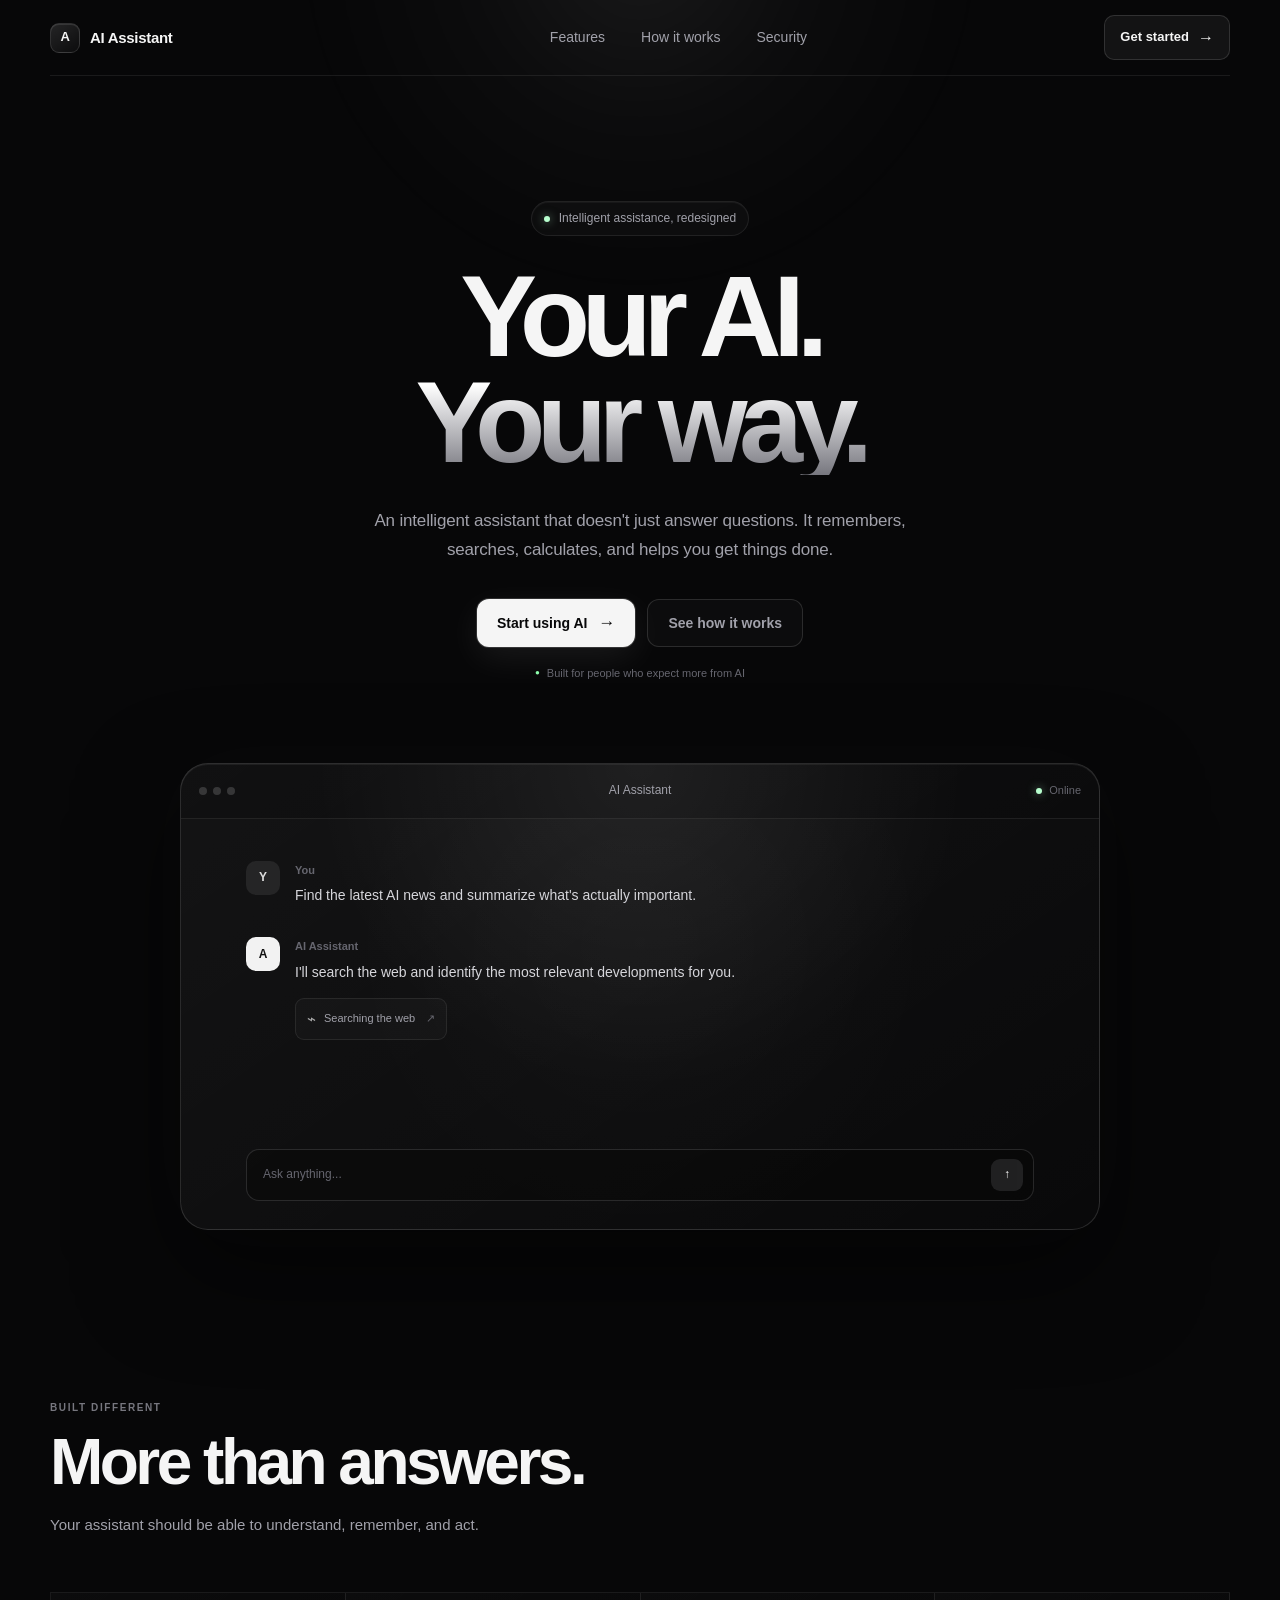
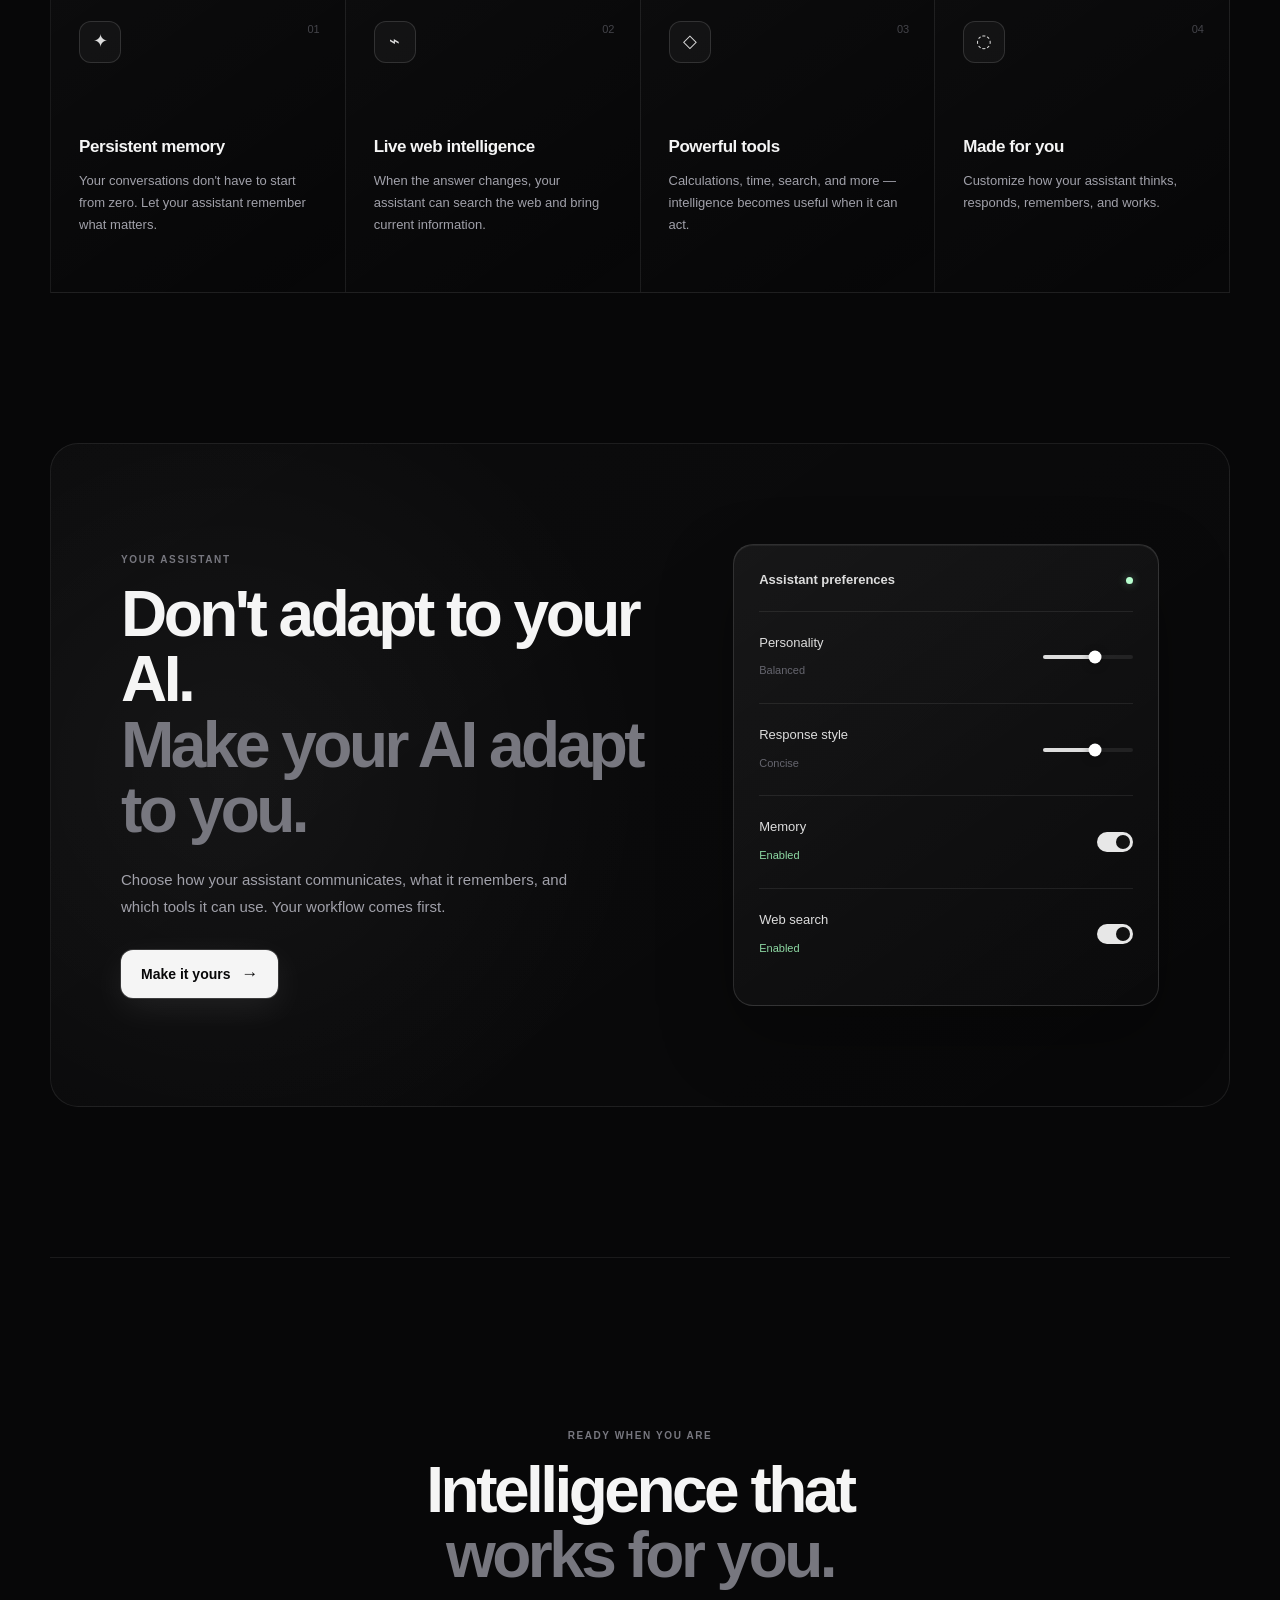
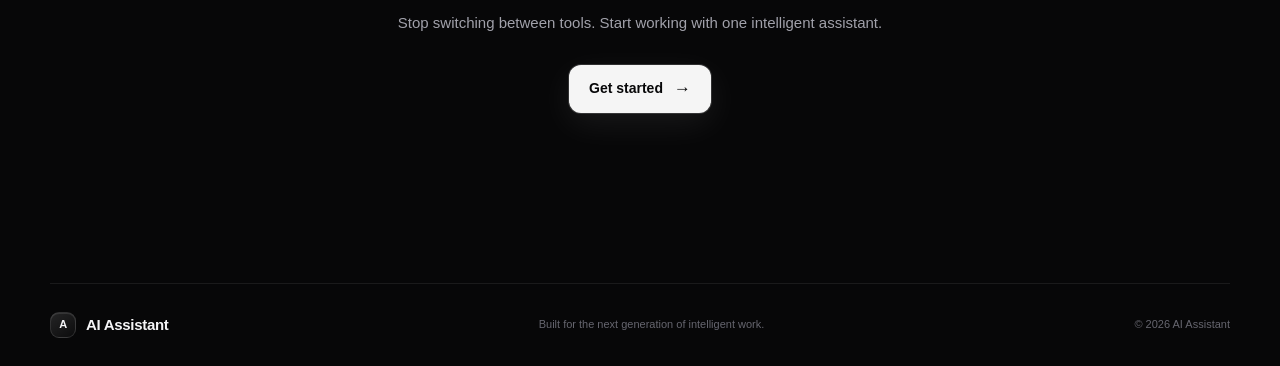
==== web/index.html @ 819e93ec "feat: Initializing the website" ====
<!DOCTYPE html>
<html lang="en">

<head>
    <meta charset="UTF-8">
    <meta name="viewport" content="width=device-width, initial-scale=1.0">

    <meta name="description" content="A powerful AI assistant that remembers, searches, calculates, and adapts to you.">

    <title>AI Assistant — Intelligence, Your Way</title>

    <link rel="stylesheet" href="css\style.css">
</head>

<body>

    <div class="background-glow"></div>

    <header class="navbar">
        <a href="#" class="logo">
            <span class="logo-mark">A</span>
            <span>AI Assistant</span>
        </a>

        <nav class="nav-links">
            <a href="#features">Features</a>
            <a href="#how-it-works">How it works</a>
            <a href="#security">Security</a>
        </nav>

        <a href="login.html" class="nav-button">
            Get started
            <span>→</span>
        </a>
    </header>


    <main>

        <!-- HERO -->

        <section class="hero">

            <div class="hero-badge">
                <span class="status-dot"></span>
                Intelligent assistance, redesigned
            </div>

            <h1>
                Your AI.
                <span>Your way.</span>
            </h1>

            <p class="hero-description">
                An intelligent assistant that doesn't just answer questions.
                It remembers, searches, calculates, and helps you get things done.
            </p>

            <div class="hero-actions">
                <a href="#get-started" class="primary-button">
                    Start using AI
                    <span>→</span>
                </a>

                <a href="#how-it-works" class="secondary-button">
                    See how it works
                </a>
            </div>

            <div class="hero-note">
                <span>●</span>
                Built for people who expect more from AI
            </div>


            <!-- PRODUCT PREVIEW -->

            <div class="assistant-preview">

                <div class="preview-topbar">
                    <div class="window-controls">
                        <span></span>
                        <span></span>
                        <span></span>
                    </div>

                    <div class="preview-title">
                        AI Assistant
                    </div>

                    <div class="preview-status">
                        <span class="status-dot"></span>
                        Online
                    </div>
                </div>


                <div class="preview-body">

                    <div class="message user-message">
                        <div class="message-avatar user-avatar">
                            Y
                        </div>

                        <div class="message-content">
                            <span class="message-label">You</span>
                            <p>
                                Find the latest AI news and summarize
                                what's actually important.
                            </p>
                        </div>
                    </div>


                    <div class="message assistant-message">

                        <div class="message-avatar assistant-avatar">
                            A
                        </div>

                        <div class="message-content">
                            <span class="message-label">AI Assistant</span>

                            <p>
                                I'll search the web and identify the
                                most relevant developments for you.
                            </p>

                            <div class="tool-status">
                                <span class="tool-icon">⌁</span>
                                Searching the web
                                <span class="tool-arrow">↗</span>
                            </div>
                        </div>

                    </div>


                    <div class="preview-input">

                        <span>
                            Ask anything...
                        </span>

                        <button aria-label="Send message">
                            ↑
                        </button>

                    </div>

                </div>

            </div>

        </section>


        <!-- FEATURES -->

        <section class="features" id="features">

            <div class="section-heading">

                <span class="section-eyebrow">
                    BUILT DIFFERENT
                </span>

                <h2>
                    More than answers.
                </h2>

                <p>
                    Your assistant should be able to understand,
                    remember, and act.
                </p>

            </div>


            <div class="feature-grid">

                <article class="feature-card">
                    <div class="feature-icon">✦</div>

                    <h3>Persistent memory</h3>

                    <p>
                        Your conversations don't have to start from zero.
                        Let your assistant remember what matters.
                    </p>

                    <span class="card-number">01</span>
                </article>


                <article class="feature-card">
                    <div class="feature-icon">⌁</div>

                    <h3>Live web intelligence</h3>

                    <p>
                        When the answer changes, your assistant can
                        search the web and bring current information.
                    </p>

                    <span class="card-number">02</span>
                </article>


                <article class="feature-card">
                    <div class="feature-icon">◇</div>

                    <h3>Powerful tools</h3>

                    <p>
                        Calculations, time, search, and more —
                        intelligence becomes useful when it can act.
                    </p>

                    <span class="card-number">03</span>
                </article>


                <article class="feature-card">
                    <div class="feature-icon">◌</div>

                    <h3>Made for you</h3>

                    <p>
                        Customize how your assistant thinks, responds,
                        remembers, and works.
                    </p>

                    <span class="card-number">04</span>
                </article>

            </div>

        </section>


        <!-- CUSTOMIZATION -->

        <section class="customization">

            <div class="customization-content">

                <span class="section-eyebrow">
                    YOUR ASSISTANT
                </span>

                <h2>
                    Don't adapt to your AI.
                    <span>Make your AI adapt to you.</span>
                </h2>

                <p>
                    Choose how your assistant communicates, what it remembers,
                    and which tools it can use. Your workflow comes first.
                </p>

                <a href="#get-started" class="primary-button">
                    Make it yours
                    <span>→</span>
                </a>

            </div>


            <div class="settings-preview">

                <div class="settings-header">
                    <span>Assistant preferences</span>
                    <span class="settings-dot"></span>
                </div>

                <div class="setting">
                    <div class="setting-info">
                        <strong>Personality</strong>
                        <span>Balanced</span>
                    </div>

                    <div class="slider">
                        <span></span>
                    </div>
                </div>

                <div class="setting">
                    <div class="setting-info">
                        <strong>Response style</strong>
                        <span>Concise</span>
                    </div>

                    <div class="slider">
                        <span></span>
                    </div>
                </div>

                <div class="setting">
                    <div class="setting-info">
                        <strong>Memory</strong>
                        <span class="enabled">Enabled</span>
                    </div>

                    <div class="toggle active">
                        <span></span>
                    </div>
                </div>

                <div class="setting">
                    <div class="setting-info">
                        <strong>Web search</strong>
                        <span class="enabled">Enabled</span>
                    </div>

                    <div class="toggle active">
                        <span></span>
                    </div>
                </div>

            </div>

        </section>


        <!-- CTA -->

        <section class="cta" id="get-started">

            <span class="section-eyebrow">
                READY WHEN YOU ARE
            </span>

            <h2>
                Intelligence that
                <span>works for you.</span>
            </h2>

            <p>
                Stop switching between tools.
                Start working with one intelligent assistant.
            </p>

            <a href="login.html" class="primary-button">
                Get started
                <span>→</span>
            </a>

        </section>

    </main>


    <footer>
        <div class="logo">
            <span class="logo-mark">A</span>
            <span>AI Assistant</span>
        </div>

        <p>
            Built for the next generation of intelligent work.
        </p>

        <span>
            © 2026 AI Assistant
        </span>
    </footer>


    <script src="script.js"></script>

</body>

</html>
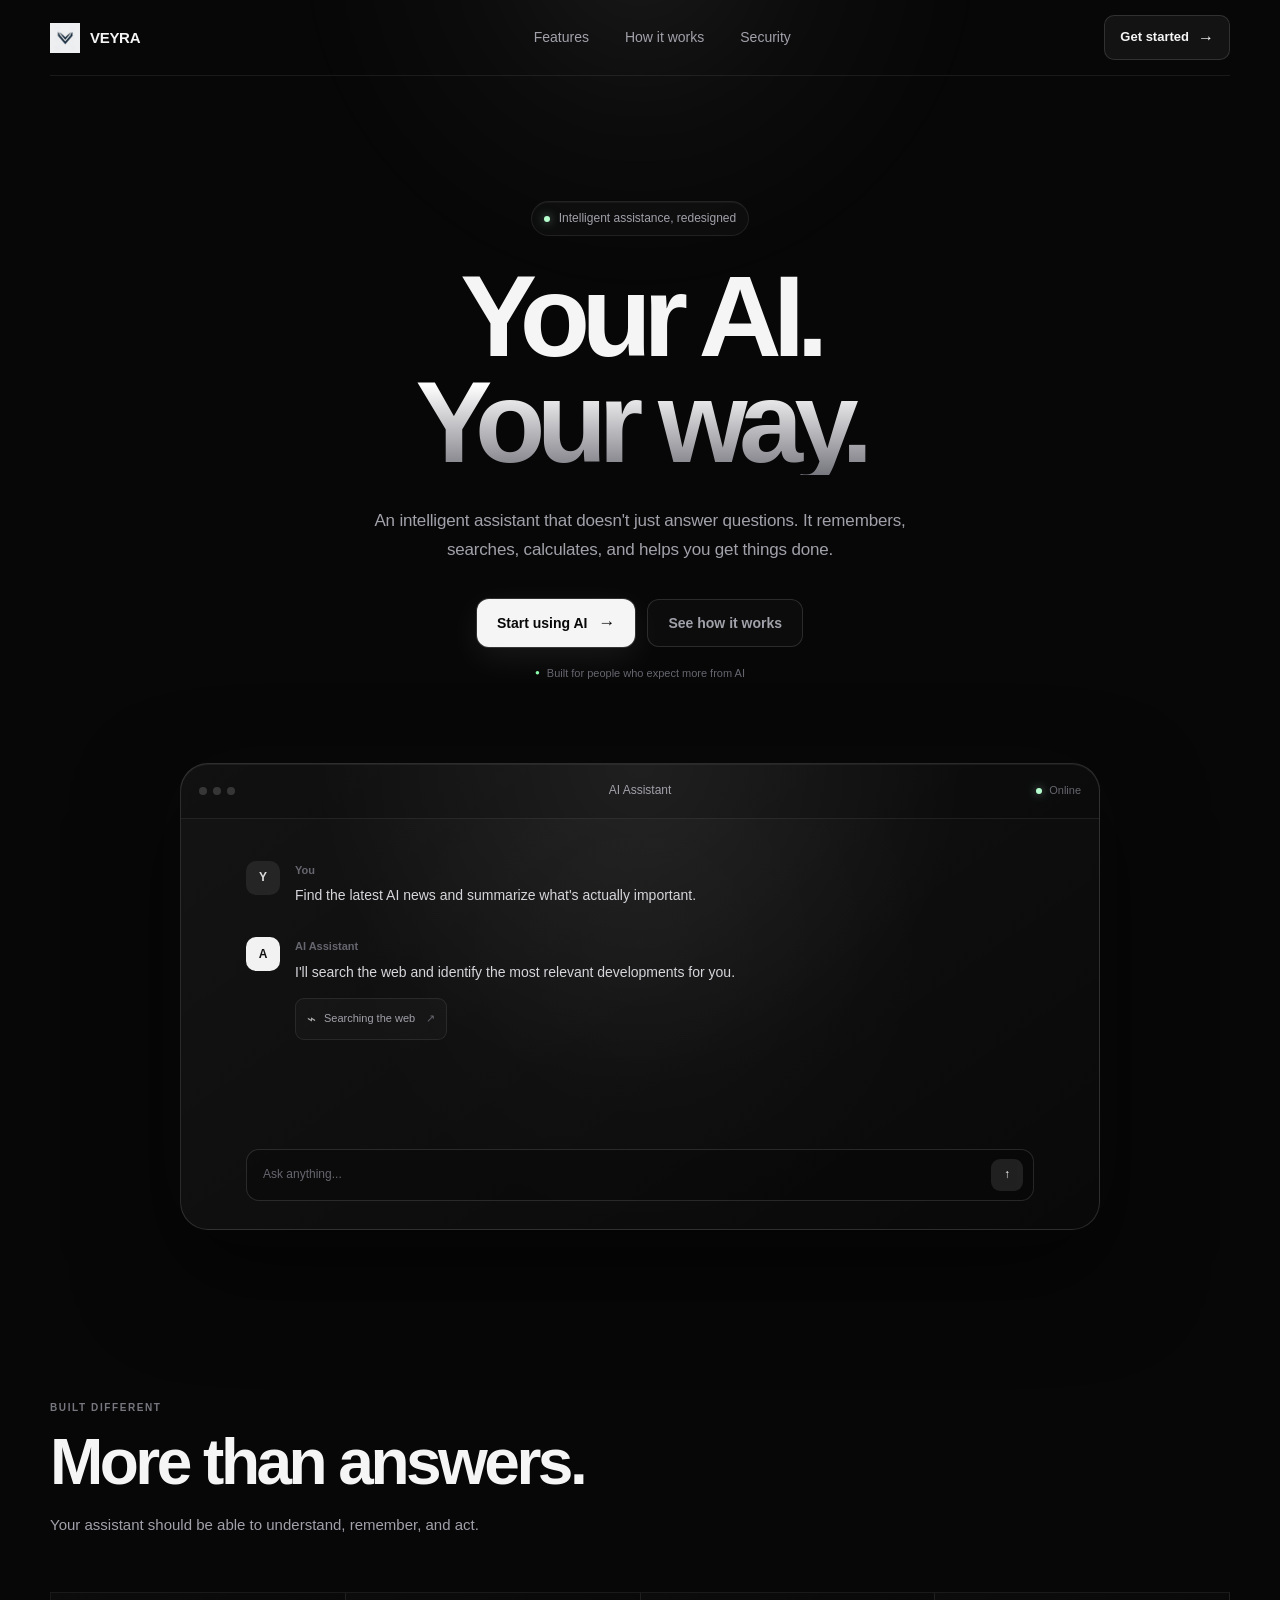
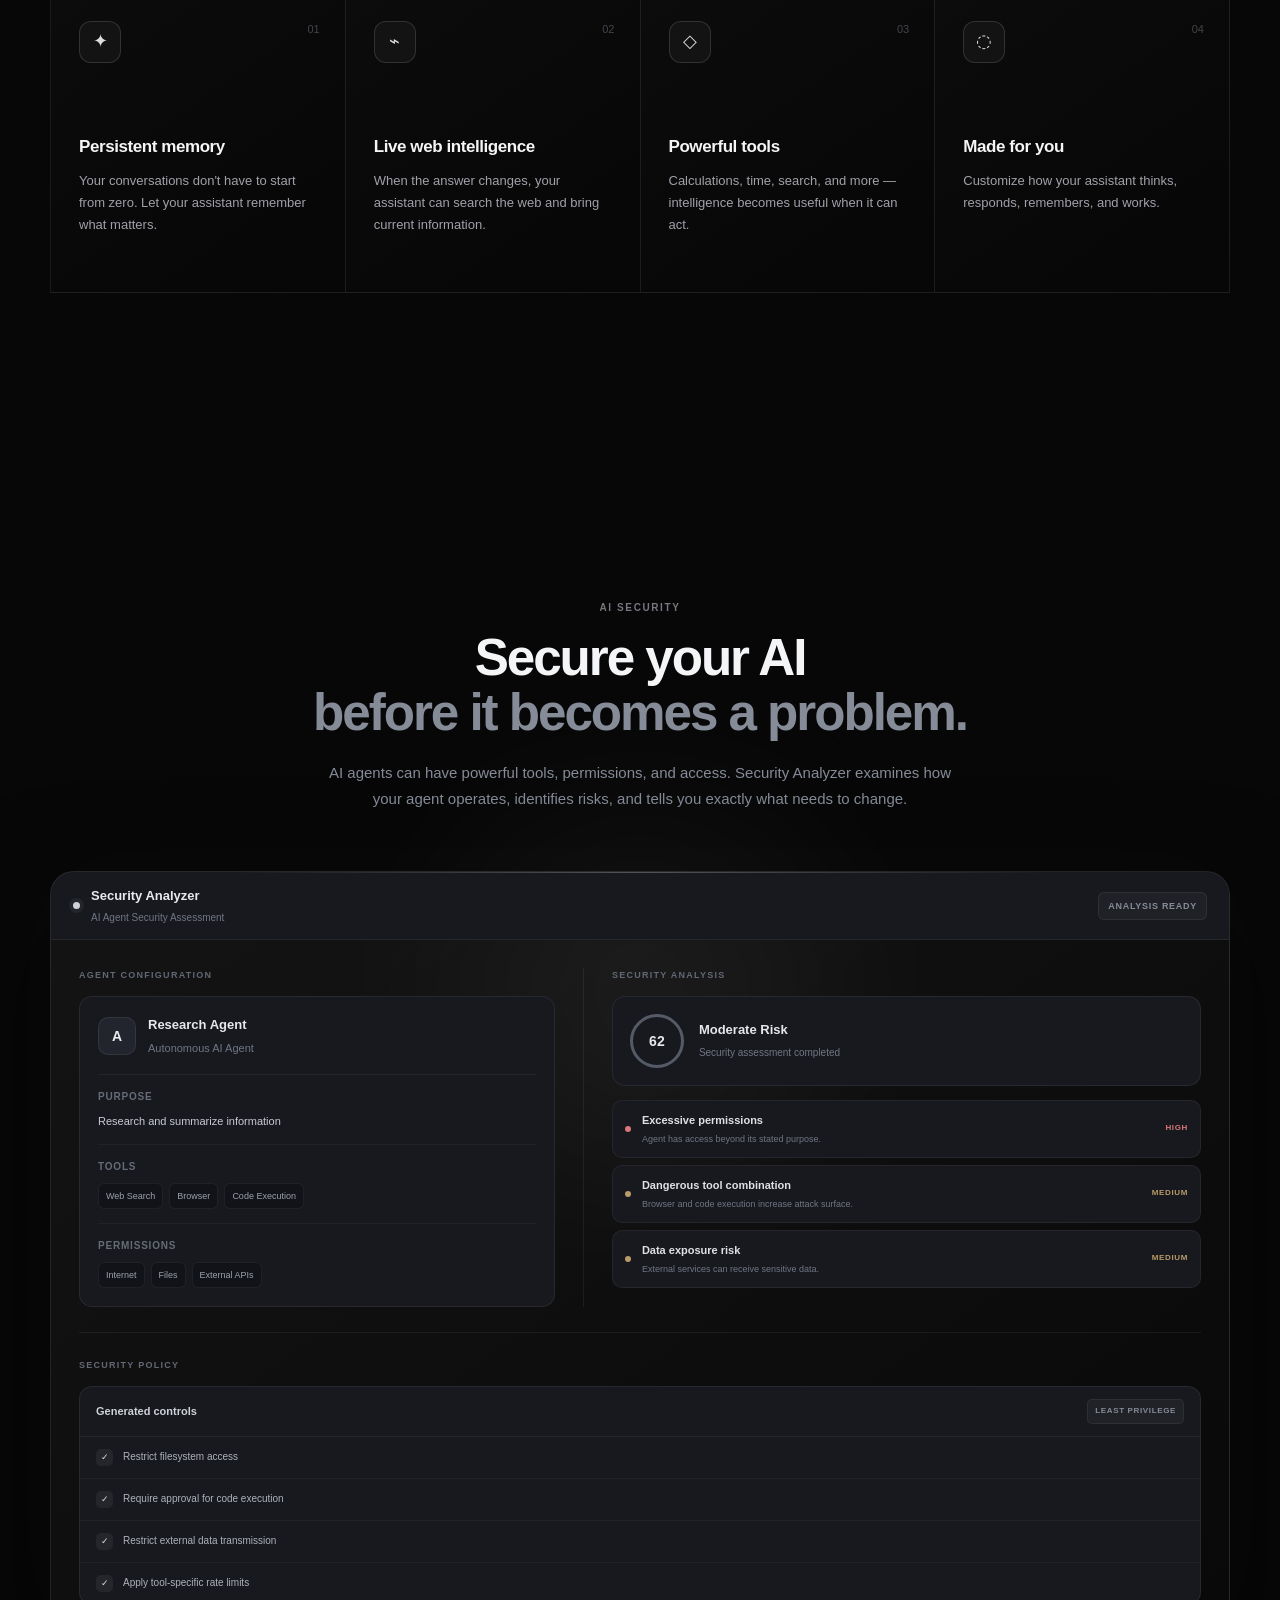
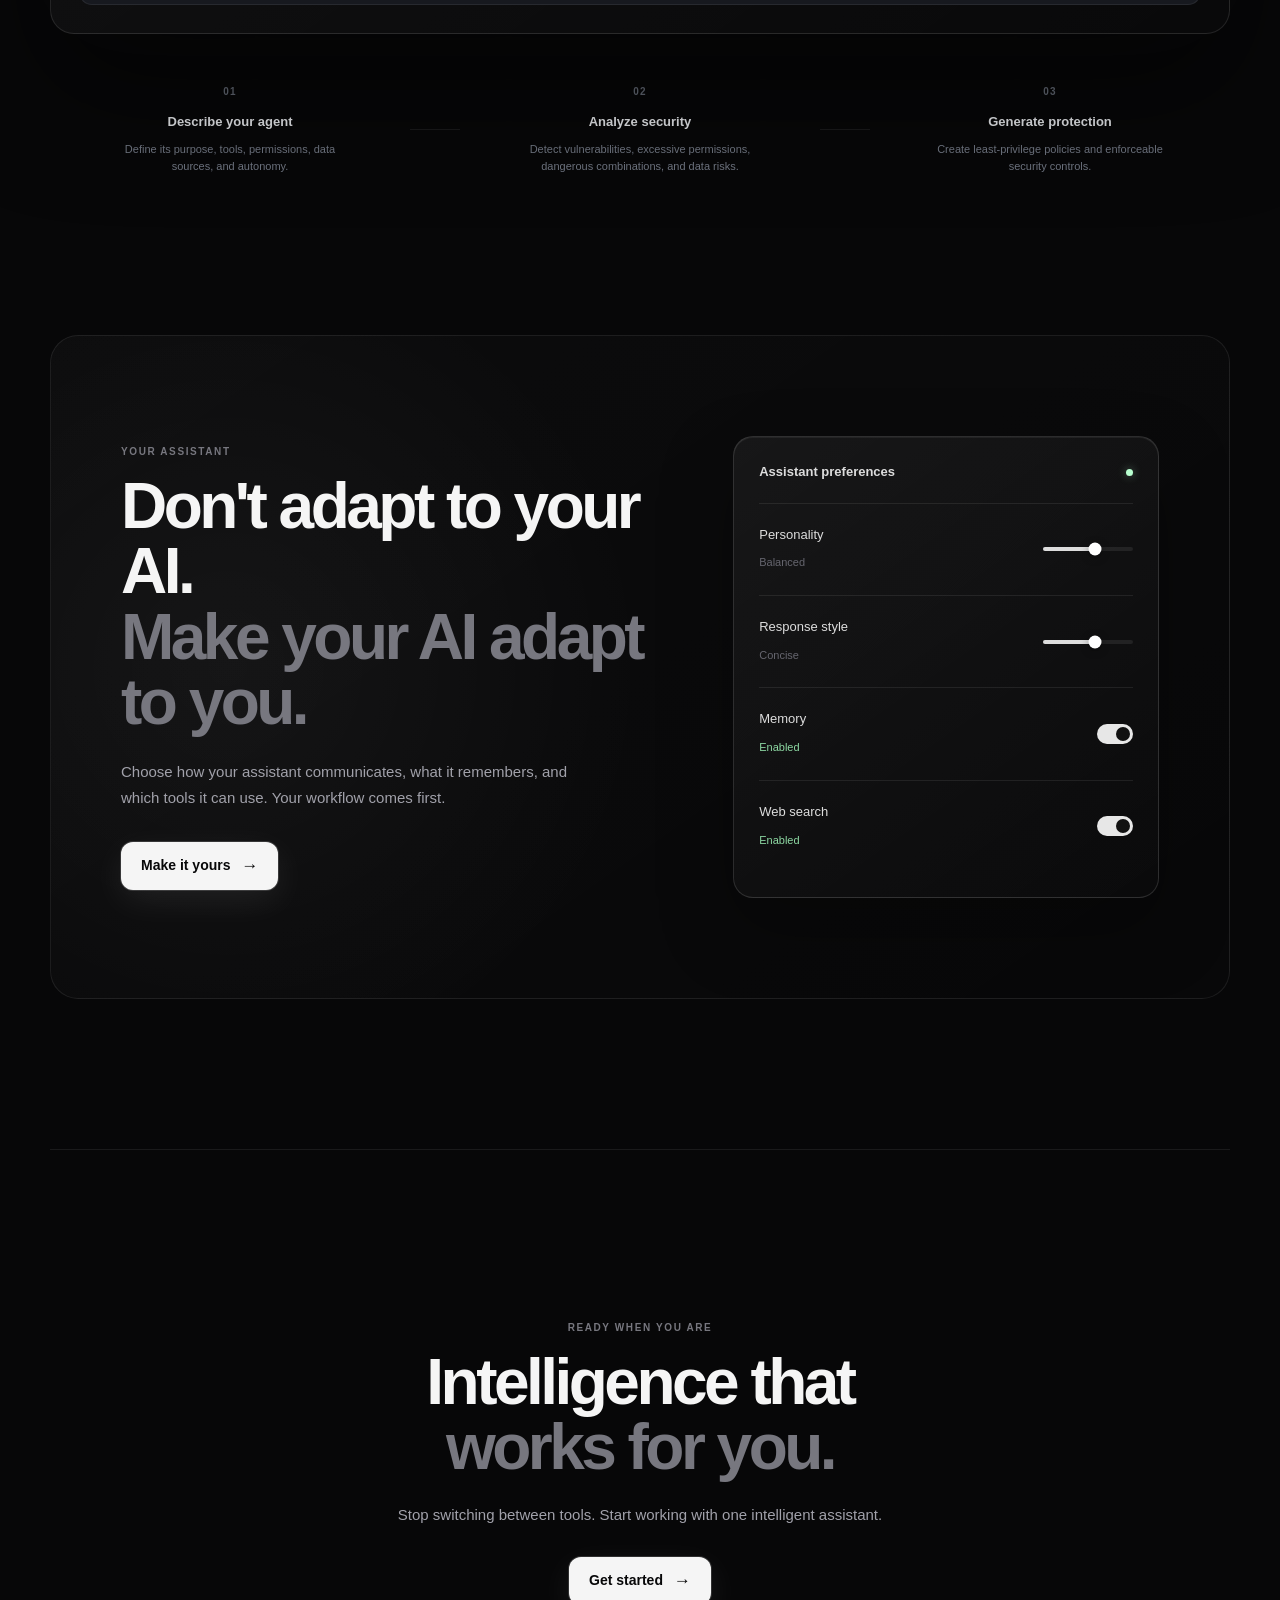
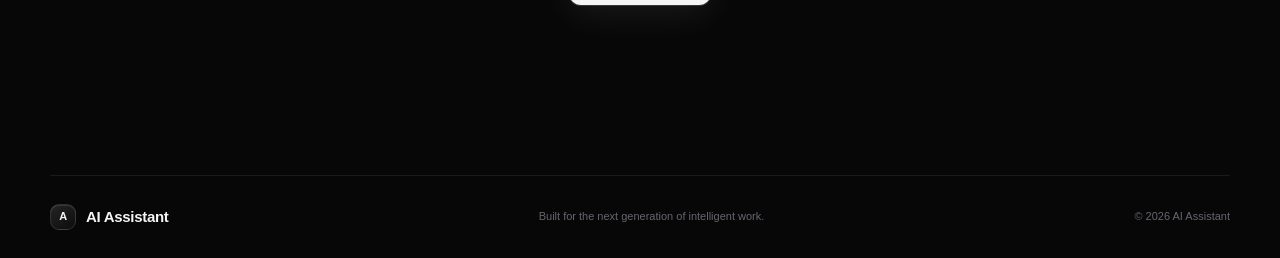
==== commit cbe1f026: "feat : adding account, settings, how-it-works. design : logo&name" ====
--- a/web/index.html
+++ b/web/index.html
@@ -18,13 +18,13 @@
 
     <header class="navbar">
         <a href="#" class="logo">
-            <span class="logo-mark">A</span>
-            <span>AI Assistant</span>
+            <img src="assets/logo.png" alt="Veyra" class="logo-image">
+            <span>VEYRA</span>
         </a>
 
         <nav class="nav-links">
             <a href="#features">Features</a>
-            <a href="#how-it-works">How it works</a>
+            <a href="how-it-works.html">How it works</a>
             <a href="#security">Security</a>
         </nav>
 
@@ -62,7 +62,7 @@
                     <span>→</span>
                 </a>
 
-                <a href="#how-it-works" class="secondary-button">
+                <a href="how-it-works.html" class="secondary-button">
                     See how it works
                 </a>
             </div>
@@ -237,7 +237,369 @@
             </div>
 
         </section>
-
+        
+        <!-- SECURITY ANALYZER -->
+        
+        <section class="security-analyzer" id="security">
+        
+            <div class="security-analyzer-heading">
+        
+                <span class="section-eyebrow">
+                    AI SECURITY
+                </span>
+        
+                <h2>
+                    Secure your AI
+                    <span>before it becomes a problem.</span>
+                </h2>
+        
+                <p>
+                    AI agents can have powerful tools, permissions, and access.
+                    Security Analyzer examines how your agent operates,
+                    identifies risks, and tells you exactly what needs to change.
+                </p>
+        
+            </div>
+        
+        
+            <div class="security-workstation">
+        
+                <!-- WORKSTATION HEADER -->
+        
+                <div class="security-workstation-header">
+        
+                    <div class="security-workstation-title">
+                        <span class="security-status-dot"></span>
+        
+                        <div>
+                            <strong>Security Analyzer</strong>
+                            <span>AI Agent Security Assessment</span>
+                        </div>
+                    </div>
+        
+                    <div class="security-status">
+                        ANALYSIS READY
+                    </div>
+        
+                </div>
+        
+        
+                <!-- WORKSTATION BODY -->
+        
+                <div class="security-workstation-body">
+        
+        
+                    <!-- AGENT INPUT -->
+        
+                    <div class="security-agent">
+        
+                        <div class="security-panel-label">
+                            AGENT CONFIGURATION
+                        </div>
+        
+                        <div class="agent-card">
+        
+                            <div class="agent-card-header">
+        
+                                <div class="agent-icon">
+                                    A
+                                </div>
+        
+                                <div>
+                                    <strong>Research Agent</strong>
+                                    <span>Autonomous AI Agent</span>
+                                </div>
+        
+                            </div>
+        
+        
+                            <div class="agent-property">
+        
+                                <span>Purpose</span>
+        
+                                <strong>
+                                    Research and summarize information
+                                </strong>
+        
+                            </div>
+        
+        
+                            <div class="agent-property">
+        
+                                <span>Tools</span>
+        
+                                <div class="agent-tags">
+        
+                                    <span>Web Search</span>
+                                    <span>Browser</span>
+                                    <span>Code Execution</span>
+        
+                                </div>
+        
+                            </div>
+        
+        
+                            <div class="agent-property">
+        
+                                <span>Permissions</span>
+        
+                                <div class="agent-tags">
+        
+                                    <span>Internet</span>
+                                    <span>Files</span>
+                                    <span>External APIs</span>
+        
+                                </div>
+        
+                            </div>
+        
+                        </div>
+        
+                    </div>
+        
+        
+                    <!-- ANALYSIS -->
+        
+                    <div class="security-analysis">
+        
+                        <div class="security-panel-label">
+                            SECURITY ANALYSIS
+                        </div>
+        
+        
+                        <div class="security-score">
+        
+                            <div class="score-ring">
+                                <span>62</span>
+                            </div>
+        
+                            <div>
+                                <strong>Moderate Risk</strong>
+        
+                                <span>
+                                    Security assessment completed
+                                </span>
+                            </div>
+        
+                        </div>
+        
+        
+                        <div class="security-findings">
+        
+                            <div class="security-finding high">
+        
+                                <div class="finding-indicator"></div>
+        
+                                <div class="finding-content">
+        
+                                    <strong>
+                                        Excessive permissions
+                                    </strong>
+        
+                                    <span>
+                                        Agent has access beyond its stated purpose.
+                                    </span>
+        
+                                </div>
+        
+                                <span class="finding-severity">
+                                    HIGH
+                                </span>
+        
+                            </div>
+        
+        
+                            <div class="security-finding medium">
+        
+                                <div class="finding-indicator"></div>
+        
+                                <div class="finding-content">
+        
+                                    <strong>
+                                        Dangerous tool combination
+                                    </strong>
+        
+                                    <span>
+                                        Browser and code execution increase attack surface.
+                                    </span>
+        
+                                </div>
+        
+                                <span class="finding-severity">
+                                    MEDIUM
+                                </span>
+        
+                            </div>
+        
+        
+                            <div class="security-finding medium">
+        
+                                <div class="finding-indicator"></div>
+        
+                                <div class="finding-content">
+        
+                                    <strong>
+                                        Data exposure risk
+                                    </strong>
+        
+                                    <span>
+                                        External services can receive sensitive data.
+                                    </span>
+        
+                                </div>
+        
+                                <span class="finding-severity">
+                                    MEDIUM
+                                </span>
+        
+                            </div>
+        
+                        </div>
+        
+                    </div>
+        
+        
+                    <!-- SECURITY OUTPUT -->
+        
+                    <div class="security-output">
+        
+                        <div class="security-panel-label">
+                            SECURITY POLICY
+                        </div>
+        
+        
+                        <div class="policy-card">
+        
+                            <div class="policy-header">
+        
+                                <span>Generated controls</span>
+        
+                                <span class="policy-badge">
+                                    LEAST PRIVILEGE
+                                </span>
+        
+                            </div>
+        
+        
+                            <div class="policy-rule">
+        
+                                <span class="policy-check">✓</span>
+        
+                                <span>
+                                    Restrict filesystem access
+                                </span>
+        
+                            </div>
+        
+        
+                            <div class="policy-rule">
+        
+                                <span class="policy-check">✓</span>
+        
+                                <span>
+                                    Require approval for code execution
+                                </span>
+        
+                            </div>
+        
+        
+                            <div class="policy-rule">
+        
+                                <span class="policy-check">✓</span>
+        
+                                <span>
+                                    Restrict external data transmission
+                                </span>
+        
+                            </div>
+        
+        
+                            <div class="policy-rule">
+        
+                                <span class="policy-check">✓</span>
+        
+                                <span>
+                                    Apply tool-specific rate limits
+                                </span>
+        
+                            </div>
+        
+                        </div>
+        
+                    </div>
+        
+                </div>
+        
+            </div>
+        
+        
+            <!-- WORKFLOW -->
+        
+            <div class="security-workflow">
+        
+                <div class="workflow-step">
+        
+                    <span class="workflow-number">
+                        01
+                    </span>
+        
+                    <strong>
+                        Describe your agent
+                    </strong>
+        
+                    <p>
+                        Define its purpose, tools, permissions,
+                        data sources, and autonomy.
+                    </p>
+        
+                </div>
+        
+        
+                <div class="workflow-line"></div>
+        
+        
+                <div class="workflow-step">
+        
+                    <span class="workflow-number">
+                        02
+                    </span>
+        
+                    <strong>
+                        Analyze security
+                    </strong>
+        
+                    <p>
+                        Detect vulnerabilities, excessive permissions,
+                        dangerous combinations, and data risks.
+                    </p>
+        
+                </div>
+        
+        
+                <div class="workflow-line"></div>
+        
+        
+                <div class="workflow-step">
+        
+                    <span class="workflow-number">
+                        03
+                    </span>
+        
+                    <strong>
+                        Generate protection
+                    </strong>
+        
+                    <p>
+                        Create least-privilege policies and
+                        enforceable security controls.
+                    </p>
+        
+                </div>
+        
+            </div>
+        
+        
+        </section>
 
         <!-- CUSTOMIZATION -->
 
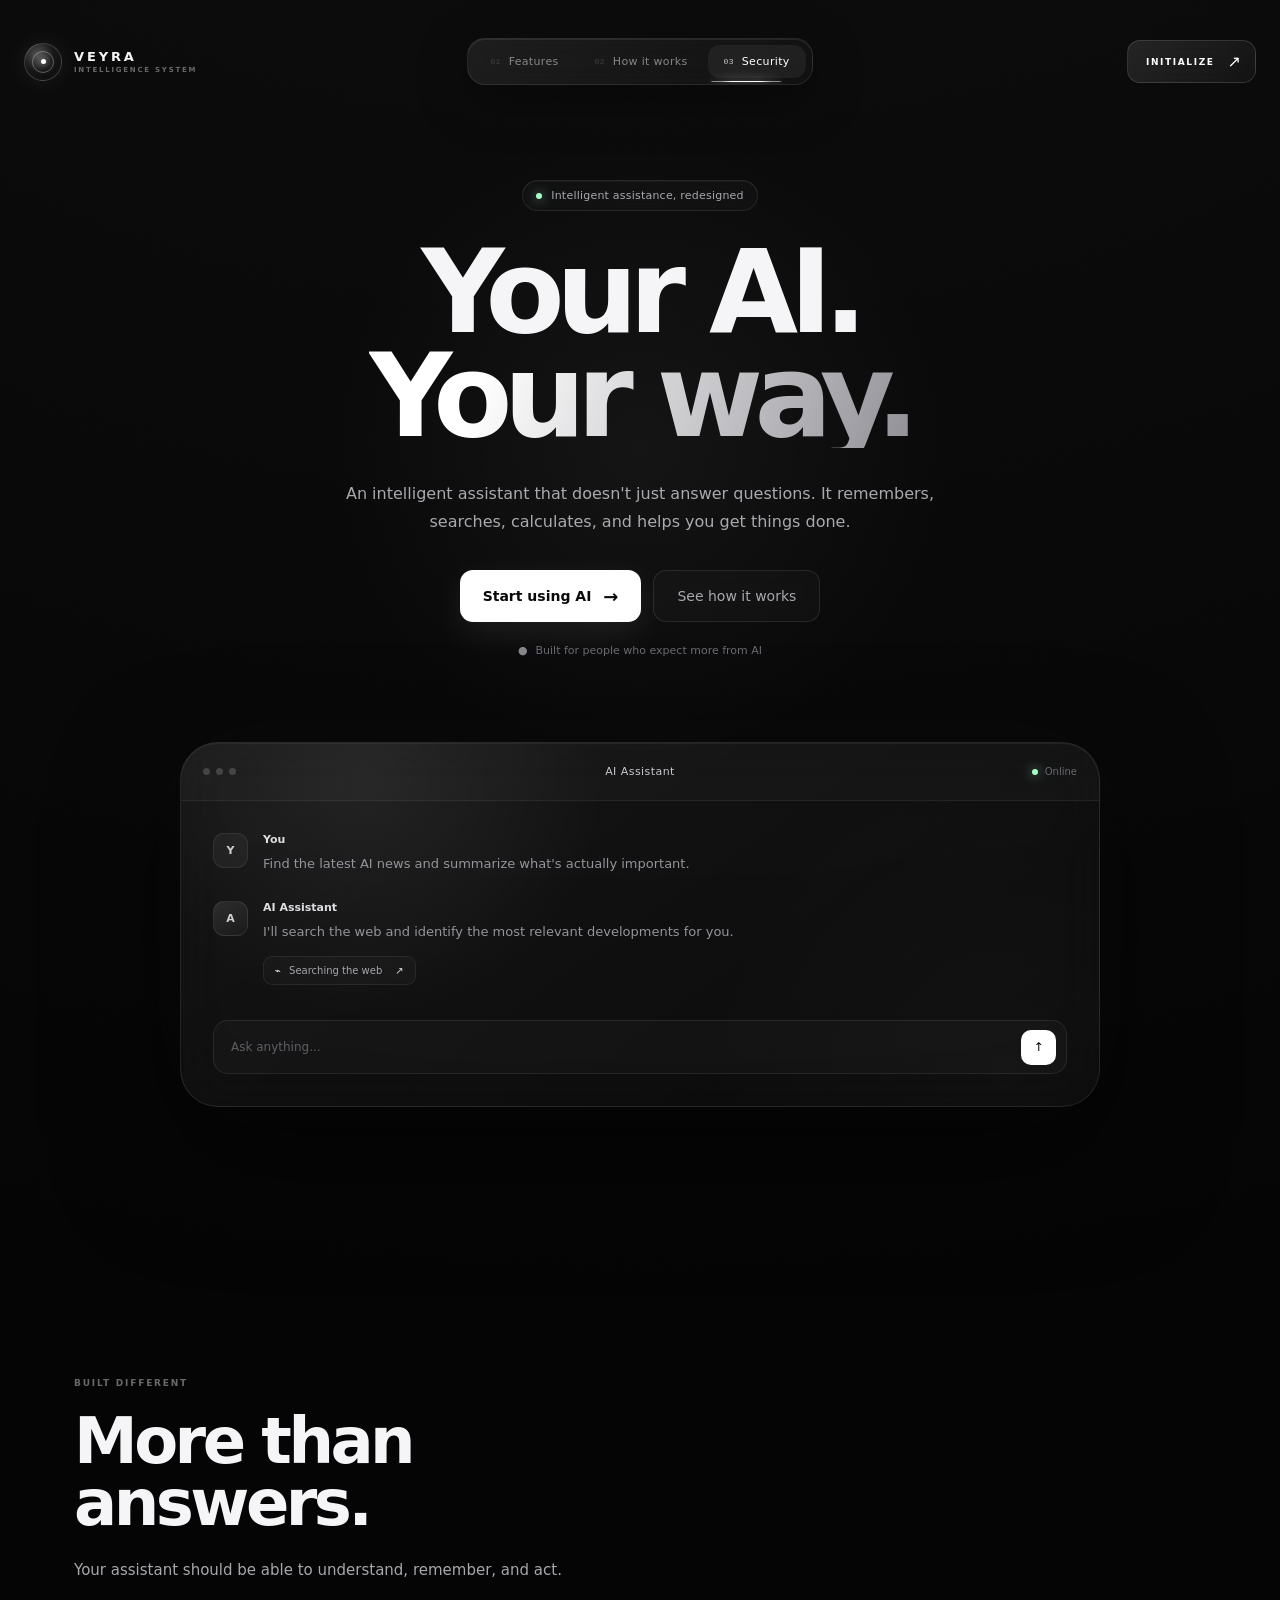
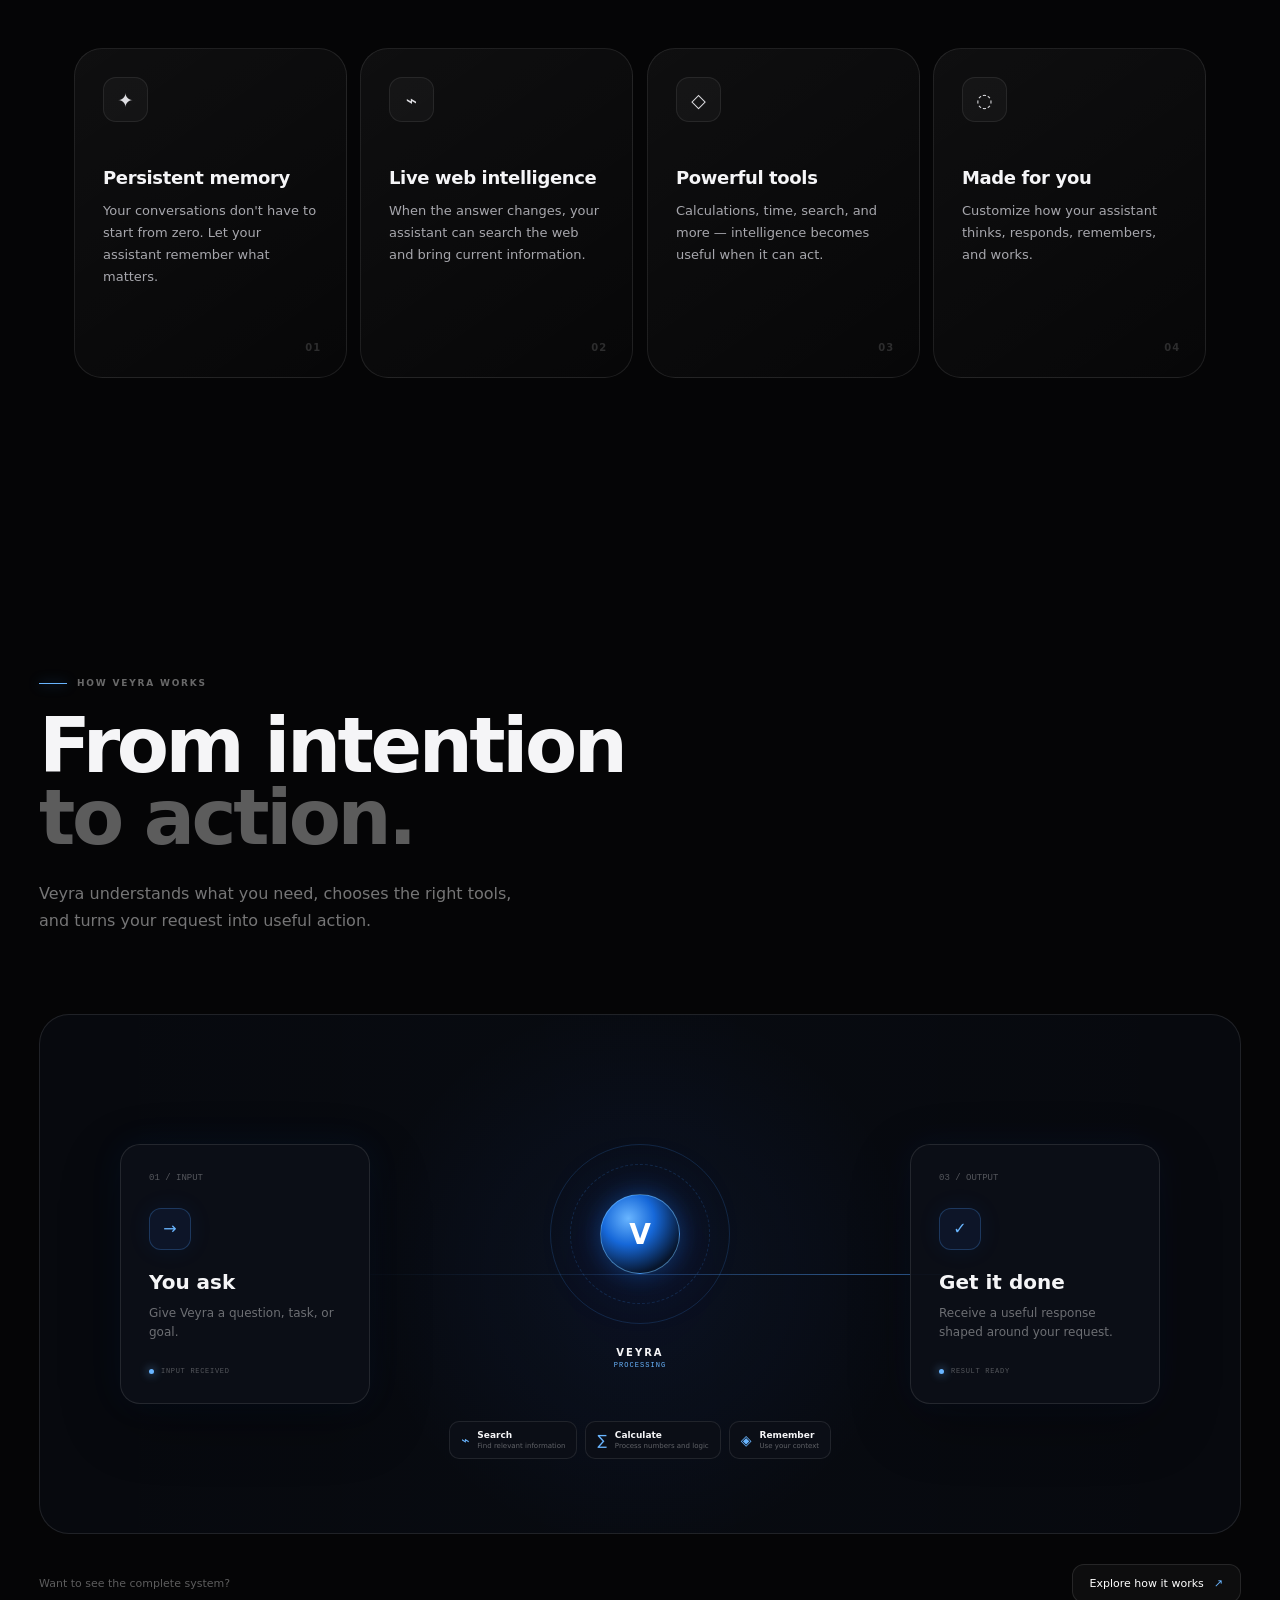
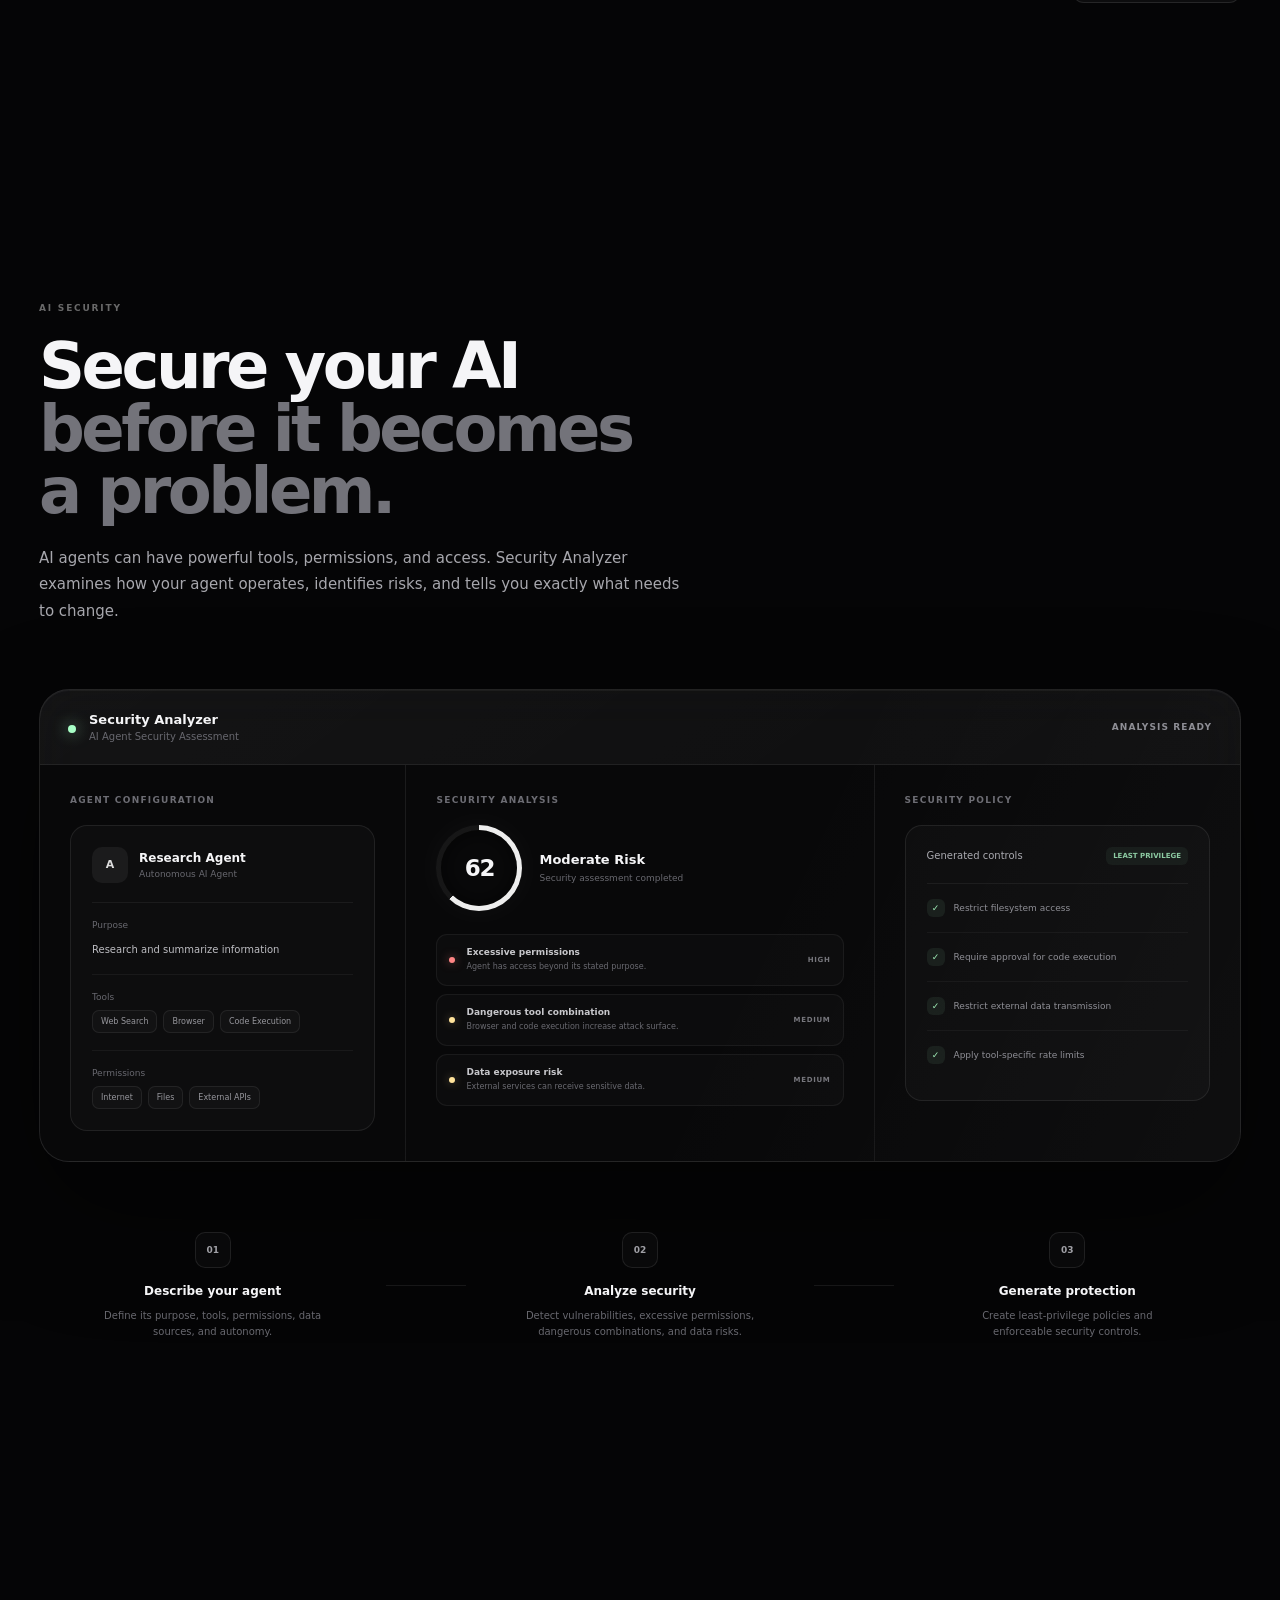
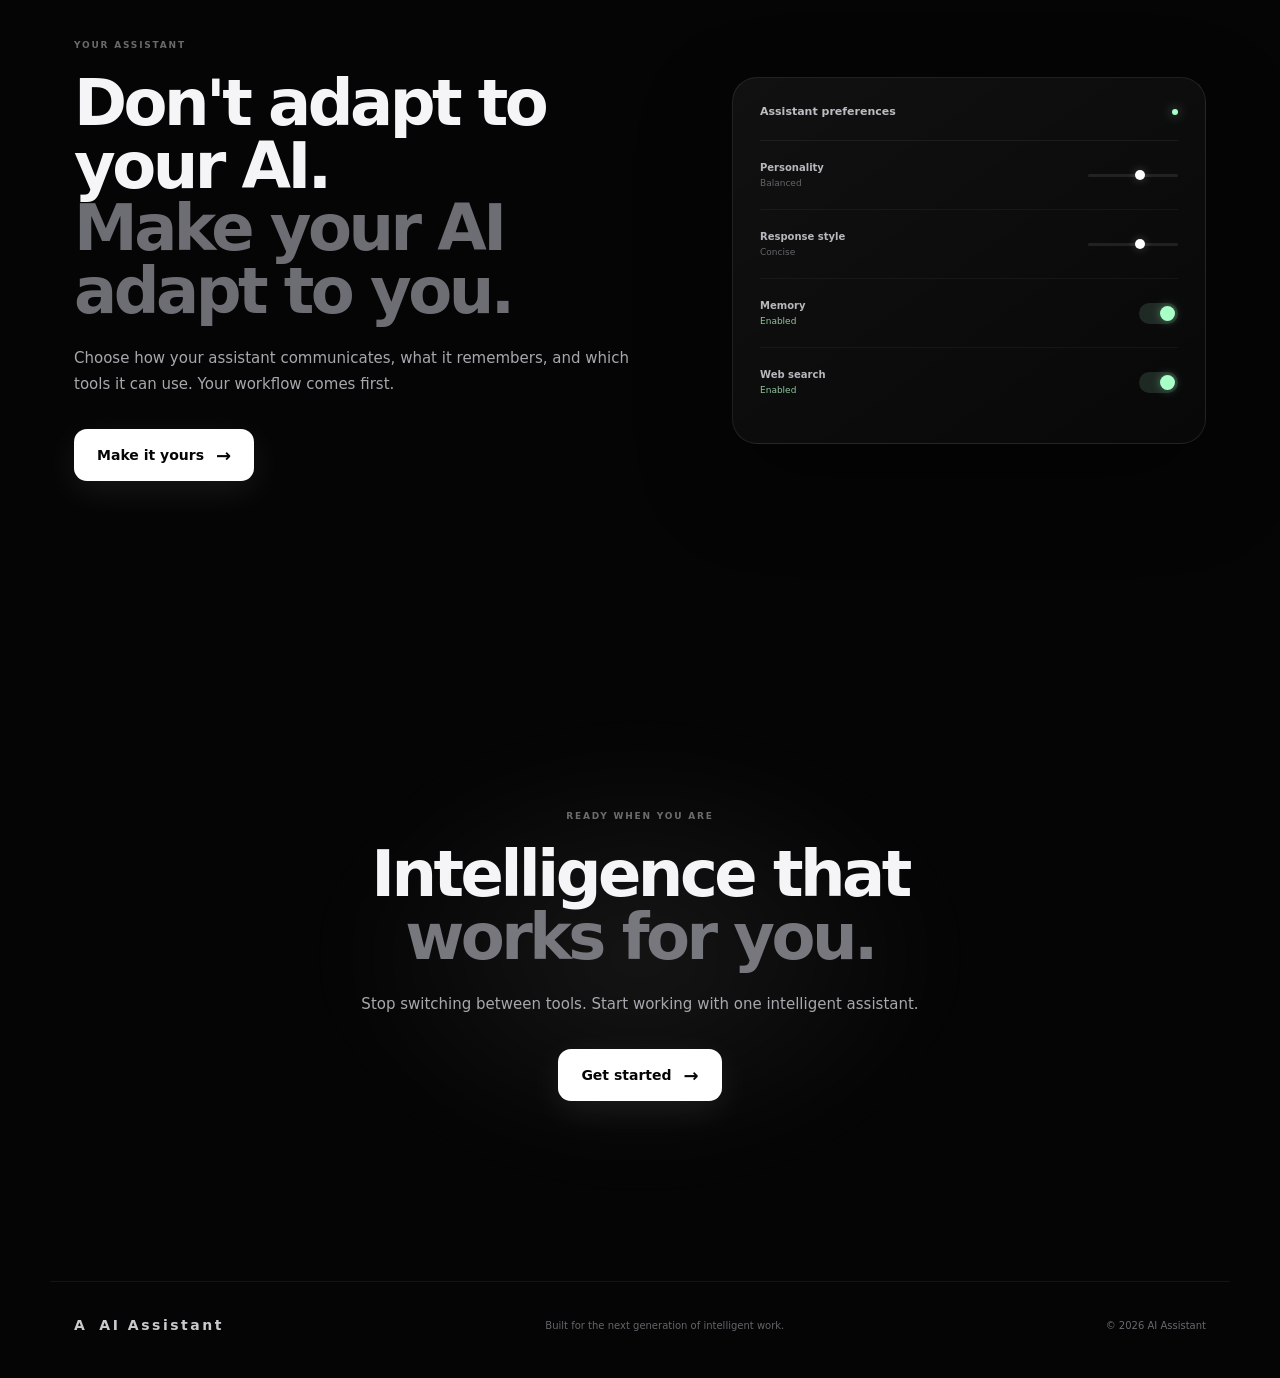
==== commit ff369694: "Improving the landing page" ====
--- a/web/index.html
+++ b/web/index.html
@@ -16,21 +16,41 @@
 
     <div class="background-glow"></div>
 
+
     <header class="navbar">
         <a href="#" class="logo">
-            <img src="assets/logo.png" alt="Veyra" class="logo-image">
-            <span>VEYRA</span>
+            <span class="logo-orb">
+                <span></span>
+            </span>
+
+            <span class="logo-text">
+                <strong>VEYRA</strong>
+                <small>INTELLIGENCE SYSTEM</small>
+            </span>
         </a>
 
-        <nav class="nav-links">
-            <a href="#features">Features</a>
-            <a href="how-it-works.html">How it works</a>
-            <a href="#security">Security</a>
+        <nav class="nav-dock">
+            <a href="#features" class="nav-link active">
+                <span>01</span>
+                Features
+            </a>
+
+            <a href="how-it-works.html" class="nav-link">
+                <span>02</span>
+                How it works
+            </a>
+
+            <a href="#security" class="nav-link">
+                <span>03</span>
+                Security
+            </a>
+
+            <div class="nav-indicator"></div>
         </nav>
 
-        <a href="login.html" class="nav-button">
-            Get started
-            <span>→</span>
+        <a href="login.html" class="nav-launch">
+            <span class="launch-label">INITIALIZE</span>
+            <span class="launch-arrow">↗</span>
         </a>
     </header>
 
@@ -237,368 +257,532 @@
             </div>
 
         </section>
-        
+        <section class="how-preview" id="how-it-works">
+
+            <div class="how-preview-header reveal">
+
+                <div class="section-eyebrow">
+                    <span class="eyebrow-line"></span>
+                    HOW VEYRA WORKS
+                </div>
+
+                <h2>
+                    From intention
+                    <span>to action.</span>
+                </h2>
+
+                <p>
+                    Veyra understands what you need, chooses the right tools,
+                    and turns your request into useful action.
+                </p>
+
+            </div>
+
+
+            <!-- VEYRA SYSTEM -->
+
+            <div class="how-system reveal">
+
+                <!-- INPUT -->
+
+                <div class="how-node how-input how-interactive">
+
+                    <span class="node-number">01 / INPUT</span>
+
+                    <div class="node-icon">
+                        →
+                    </div>
+
+                    <h3>You ask</h3>
+
+                    <p>
+                        Give Veyra a question, task, or goal.
+                    </p>
+
+                    <div class="node-status">
+                        <span></span>
+                        INPUT RECEIVED
+                    </div>
+
+                </div>
+
+
+                <!-- CENTER SYSTEM -->
+
+                <div class="how-center">
+
+                    <!-- VEYRA CORE -->
+
+                    <div class="how-core">
+
+                        <div class="core-ring ring-one"></div>
+                        <div class="core-ring ring-two"></div>
+
+                        <div class="core-orb">
+                            <span>V</span>
+                        </div>
+
+                        <div class="core-label">
+                            <strong>VEYRA</strong>
+                            <small>PROCESSING</small>
+                        </div>
+
+                    </div>
+
+
+                    <!-- TOOLS -->
+
+                    <div class="how-tools">
+
+                        <div class="tool-branch how-interactive">
+
+                            <div class="branch-icon how-interactive">
+                                ⌁
+                            </div>
+
+                            <div>
+                                <strong>Search</strong>
+                                <span>Find relevant information</span>
+                            </div>
+
+                        </div>
+
+
+                        <div class="tool-branch how-interactive">
+
+                            <div class="branch-icon">
+                                ∑
+                            </div>
+
+                            <div>
+                                <strong>Calculate</strong>
+                                <span>Process numbers and logic</span>
+                            </div>
+
+                        </div>
+
+
+                        <div class="tool-branch">
+
+                            <div class="branch-icon">
+                                ◈
+                            </div>
+
+                            <div>
+                                <strong>Remember</strong>
+                                <span>Use your context</span>
+                            </div>
+
+                        </div>
+
+                    </div>
+
+                </div>
+
+
+                <!-- OUTPUT -->
+
+                <div class="how-result how-interactive">
+
+                    <span class="node-number">03 / OUTPUT</span>
+
+                    <div class="result-icon">
+                        ✓
+                    </div>
+
+                    <h3>Get it done</h3>
+
+                    <p>
+                        Receive a useful response shaped around your request.
+                    </p>
+
+                    <div class="node-status">
+                        <span></span>
+                        RESULT READY
+                    </div>
+
+                </div>
+
+            </div>
+
+
+            <!-- FOOTER -->
+
+            <div class="how-preview-footer reveal">
+
+                <span>
+                    Want to see the complete system?
+                </span>
+
+                <a href="how-it-works.html" class="how-explore-button">
+                    Explore how it works
+                    <span>↗</span>
+                </a>
+
+            </div>
+
+        </section>
         <!-- SECURITY ANALYZER -->
-        
+
         <section class="security-analyzer" id="security">
-        
+
             <div class="security-analyzer-heading">
-        
+
                 <span class="section-eyebrow">
                     AI SECURITY
                 </span>
-        
+
                 <h2>
                     Secure your AI
                     <span>before it becomes a problem.</span>
                 </h2>
-        
+
                 <p>
                     AI agents can have powerful tools, permissions, and access.
                     Security Analyzer examines how your agent operates,
                     identifies risks, and tells you exactly what needs to change.
                 </p>
-        
-            </div>
-        
-        
+
+            </div>
+
+
             <div class="security-workstation">
-        
+
                 <!-- WORKSTATION HEADER -->
-        
+
                 <div class="security-workstation-header">
-        
+
                     <div class="security-workstation-title">
                         <span class="security-status-dot"></span>
-        
+
                         <div>
                             <strong>Security Analyzer</strong>
                             <span>AI Agent Security Assessment</span>
                         </div>
                     </div>
-        
+
                     <div class="security-status">
                         ANALYSIS READY
                     </div>
-        
-                </div>
-        
-        
+
+                </div>
+
+
                 <!-- WORKSTATION BODY -->
-        
+
                 <div class="security-workstation-body">
-        
-        
+
+
                     <!-- AGENT INPUT -->
-        
+
                     <div class="security-agent">
-        
+
                         <div class="security-panel-label">
                             AGENT CONFIGURATION
                         </div>
-        
+
                         <div class="agent-card">
-        
+
                             <div class="agent-card-header">
-        
+
                                 <div class="agent-icon">
                                     A
                                 </div>
-        
+
                                 <div>
                                     <strong>Research Agent</strong>
                                     <span>Autonomous AI Agent</span>
                                 </div>
-        
-                            </div>
-        
-        
+
+                            </div>
+
+
                             <div class="agent-property">
-        
+
                                 <span>Purpose</span>
-        
+
                                 <strong>
                                     Research and summarize information
                                 </strong>
-        
-                            </div>
-        
-        
+
+                            </div>
+
+
                             <div class="agent-property">
-        
+
                                 <span>Tools</span>
-        
+
                                 <div class="agent-tags">
-        
+
                                     <span>Web Search</span>
                                     <span>Browser</span>
                                     <span>Code Execution</span>
-        
+
                                 </div>
-        
-                            </div>
-        
-        
+
+                            </div>
+
+
                             <div class="agent-property">
-        
+
                                 <span>Permissions</span>
-        
+
                                 <div class="agent-tags">
-        
+
                                     <span>Internet</span>
                                     <span>Files</span>
                                     <span>External APIs</span>
-        
+
                                 </div>
-        
-                            </div>
-        
-                        </div>
-        
-                    </div>
-        
-        
+
+                            </div>
+
+                        </div>
+
+                    </div>
+
+
                     <!-- ANALYSIS -->
-        
+
                     <div class="security-analysis">
-        
+
                         <div class="security-panel-label">
                             SECURITY ANALYSIS
                         </div>
-        
-        
+
+
                         <div class="security-score">
-        
+
                             <div class="score-ring">
                                 <span>62</span>
                             </div>
-        
+
                             <div>
                                 <strong>Moderate Risk</strong>
-        
+
                                 <span>
                                     Security assessment completed
                                 </span>
                             </div>
-        
-                        </div>
-        
-        
+
+                        </div>
+
+
                         <div class="security-findings">
-        
+
                             <div class="security-finding high">
-        
+
                                 <div class="finding-indicator"></div>
-        
+
                                 <div class="finding-content">
-        
+
                                     <strong>
                                         Excessive permissions
                                     </strong>
-        
+
                                     <span>
                                         Agent has access beyond its stated purpose.
                                     </span>
-        
+
                                 </div>
-        
+
                                 <span class="finding-severity">
                                     HIGH
                                 </span>
-        
-                            </div>
-        
-        
+
+                            </div>
+
+
                             <div class="security-finding medium">
-        
+
                                 <div class="finding-indicator"></div>
-        
+
                                 <div class="finding-content">
-        
+
                                     <strong>
                                         Dangerous tool combination
                                     </strong>
-        
+
                                     <span>
                                         Browser and code execution increase attack surface.
                                     </span>
-        
+
                                 </div>
-        
+
                                 <span class="finding-severity">
                                     MEDIUM
                                 </span>
-        
-                            </div>
-        
-        
+
+                            </div>
+
+
                             <div class="security-finding medium">
-        
+
                                 <div class="finding-indicator"></div>
-        
+
                                 <div class="finding-content">
-        
+
                                     <strong>
                                         Data exposure risk
                                     </strong>
-        
+
                                     <span>
                                         External services can receive sensitive data.
                                     </span>
-        
+
                                 </div>
-        
+
                                 <span class="finding-severity">
                                     MEDIUM
                                 </span>
-        
-                            </div>
-        
-                        </div>
-        
-                    </div>
-        
-        
+
+                            </div>
+
+                        </div>
+
+                    </div>
+
+
                     <!-- SECURITY OUTPUT -->
-        
+
                     <div class="security-output">
-        
+
                         <div class="security-panel-label">
                             SECURITY POLICY
                         </div>
-        
-        
+
+
                         <div class="policy-card">
-        
+
                             <div class="policy-header">
-        
+
                                 <span>Generated controls</span>
-        
+
                                 <span class="policy-badge">
                                     LEAST PRIVILEGE
                                 </span>
-        
-                            </div>
-        
-        
+
+                            </div>
+
+
                             <div class="policy-rule">
-        
+
                                 <span class="policy-check">✓</span>
-        
+
                                 <span>
                                     Restrict filesystem access
                                 </span>
-        
-                            </div>
-        
-        
+
+                            </div>
+
+
                             <div class="policy-rule">
-        
+
                                 <span class="policy-check">✓</span>
-        
+
                                 <span>
                                     Require approval for code execution
                                 </span>
-        
-                            </div>
-        
-        
+
+                            </div>
+
+
                             <div class="policy-rule">
-        
+
                                 <span class="policy-check">✓</span>
-        
+
                                 <span>
                                     Restrict external data transmission
                                 </span>
-        
-                            </div>
-        
-        
+
+                            </div>
+
+
                             <div class="policy-rule">
-        
+
                                 <span class="policy-check">✓</span>
-        
+
                                 <span>
                                     Apply tool-specific rate limits
                                 </span>
-        
-                            </div>
-        
-                        </div>
-        
-                    </div>
-        
-                </div>
-        
-            </div>
-        
-        
+
+                            </div>
+
+                        </div>
+
+                    </div>
+
+                </div>
+
+            </div>
+
+
             <!-- WORKFLOW -->
-        
+
             <div class="security-workflow">
-        
+
                 <div class="workflow-step">
-        
+
                     <span class="workflow-number">
                         01
                     </span>
-        
+
                     <strong>
                         Describe your agent
                     </strong>
-        
+
                     <p>
                         Define its purpose, tools, permissions,
                         data sources, and autonomy.
                     </p>
-        
-                </div>
-        
-        
+
+                </div>
+
+
                 <div class="workflow-line"></div>
-        
-        
+
+
                 <div class="workflow-step">
-        
+
                     <span class="workflow-number">
                         02
                     </span>
-        
+
                     <strong>
                         Analyze security
                     </strong>
-        
+
                     <p>
                         Detect vulnerabilities, excessive permissions,
                         dangerous combinations, and data risks.
                     </p>
-        
-                </div>
-        
-        
+
+                </div>
+
+
                 <div class="workflow-line"></div>
-        
-        
+
+
                 <div class="workflow-step">
-        
+
                     <span class="workflow-number">
                         03
                     </span>
-        
+
                     <strong>
                         Generate protection
                     </strong>
-        
+
                     <p>
                         Create least-privilege policies and
                         enforceable security controls.
                     </p>
-        
-                </div>
-        
-            </div>
-        
-        
+
+                </div>
+
+            </div>
+
+
         </section>
 
         <!-- CUSTOMIZATION -->
@@ -729,7 +913,7 @@
     </footer>
 
 
-    <script src="script.js"></script>
+    <script src="js/script.js"></script>
 
 </body>
 
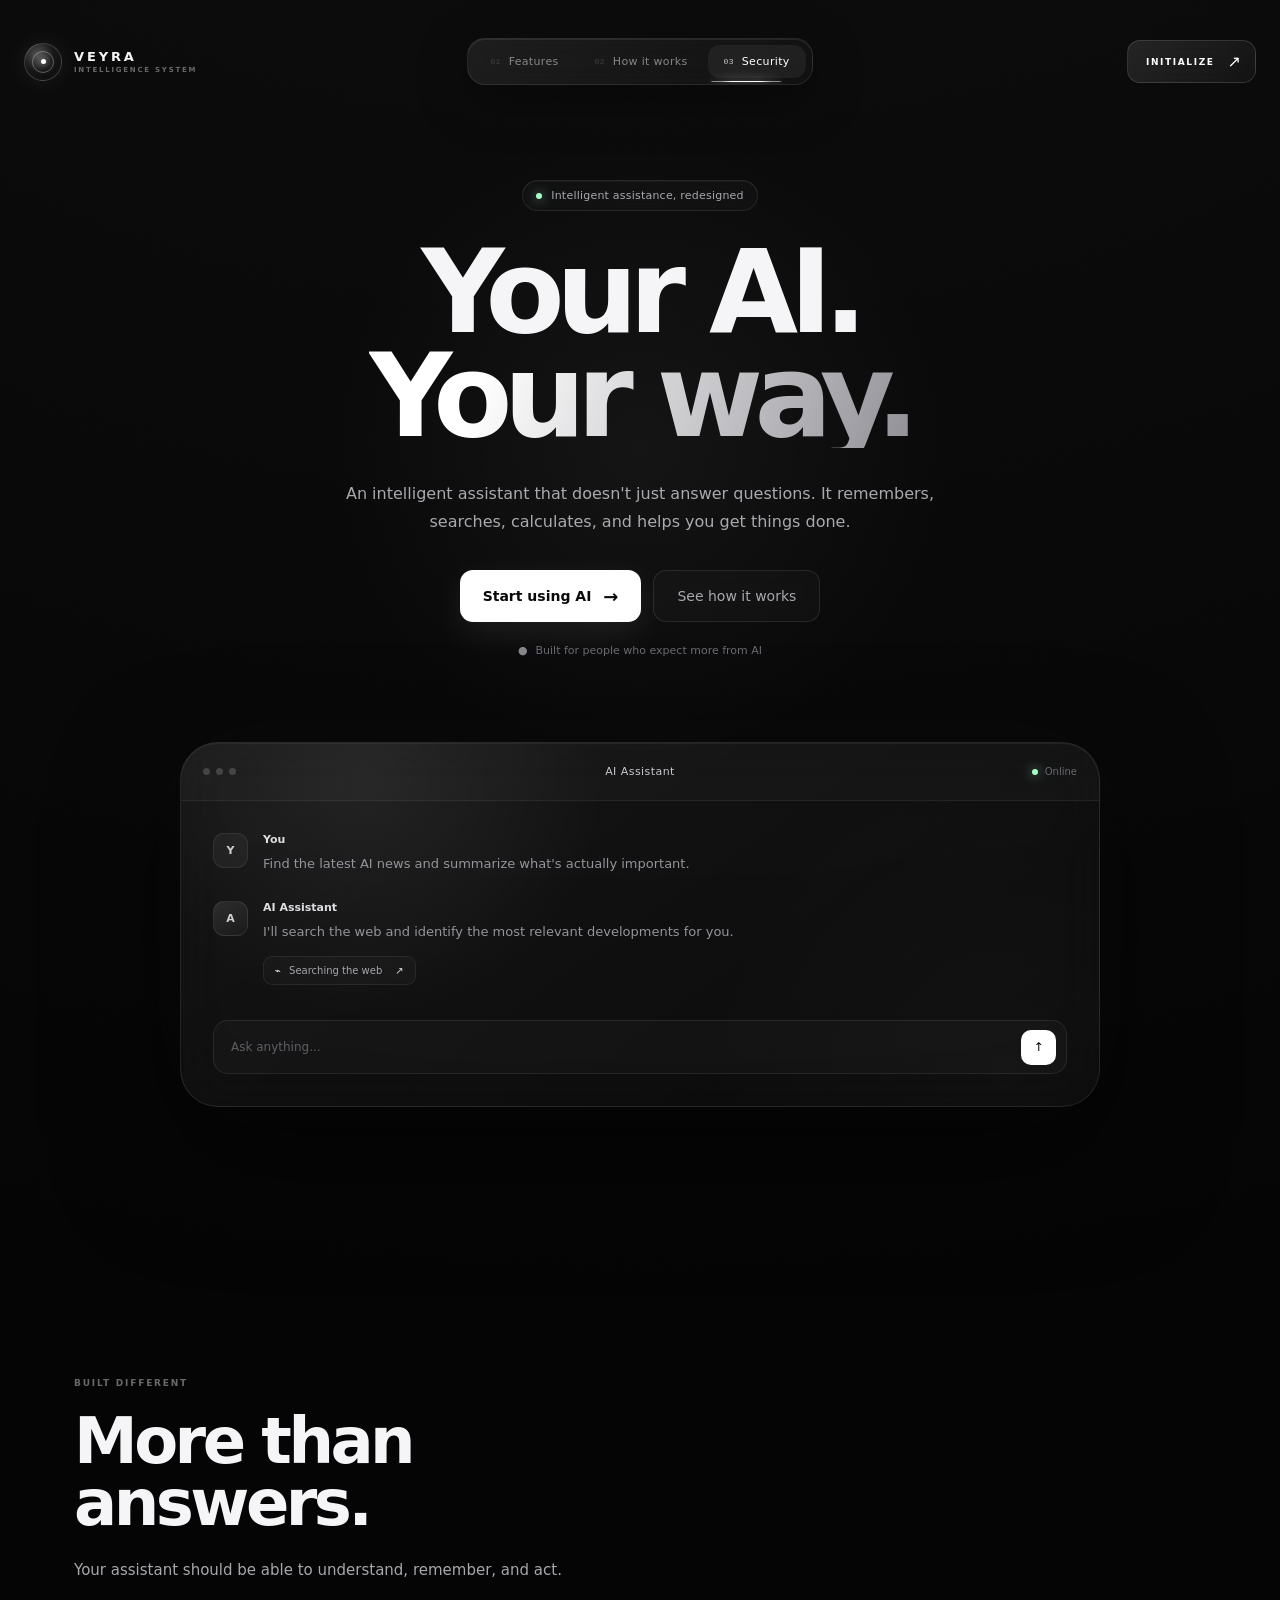
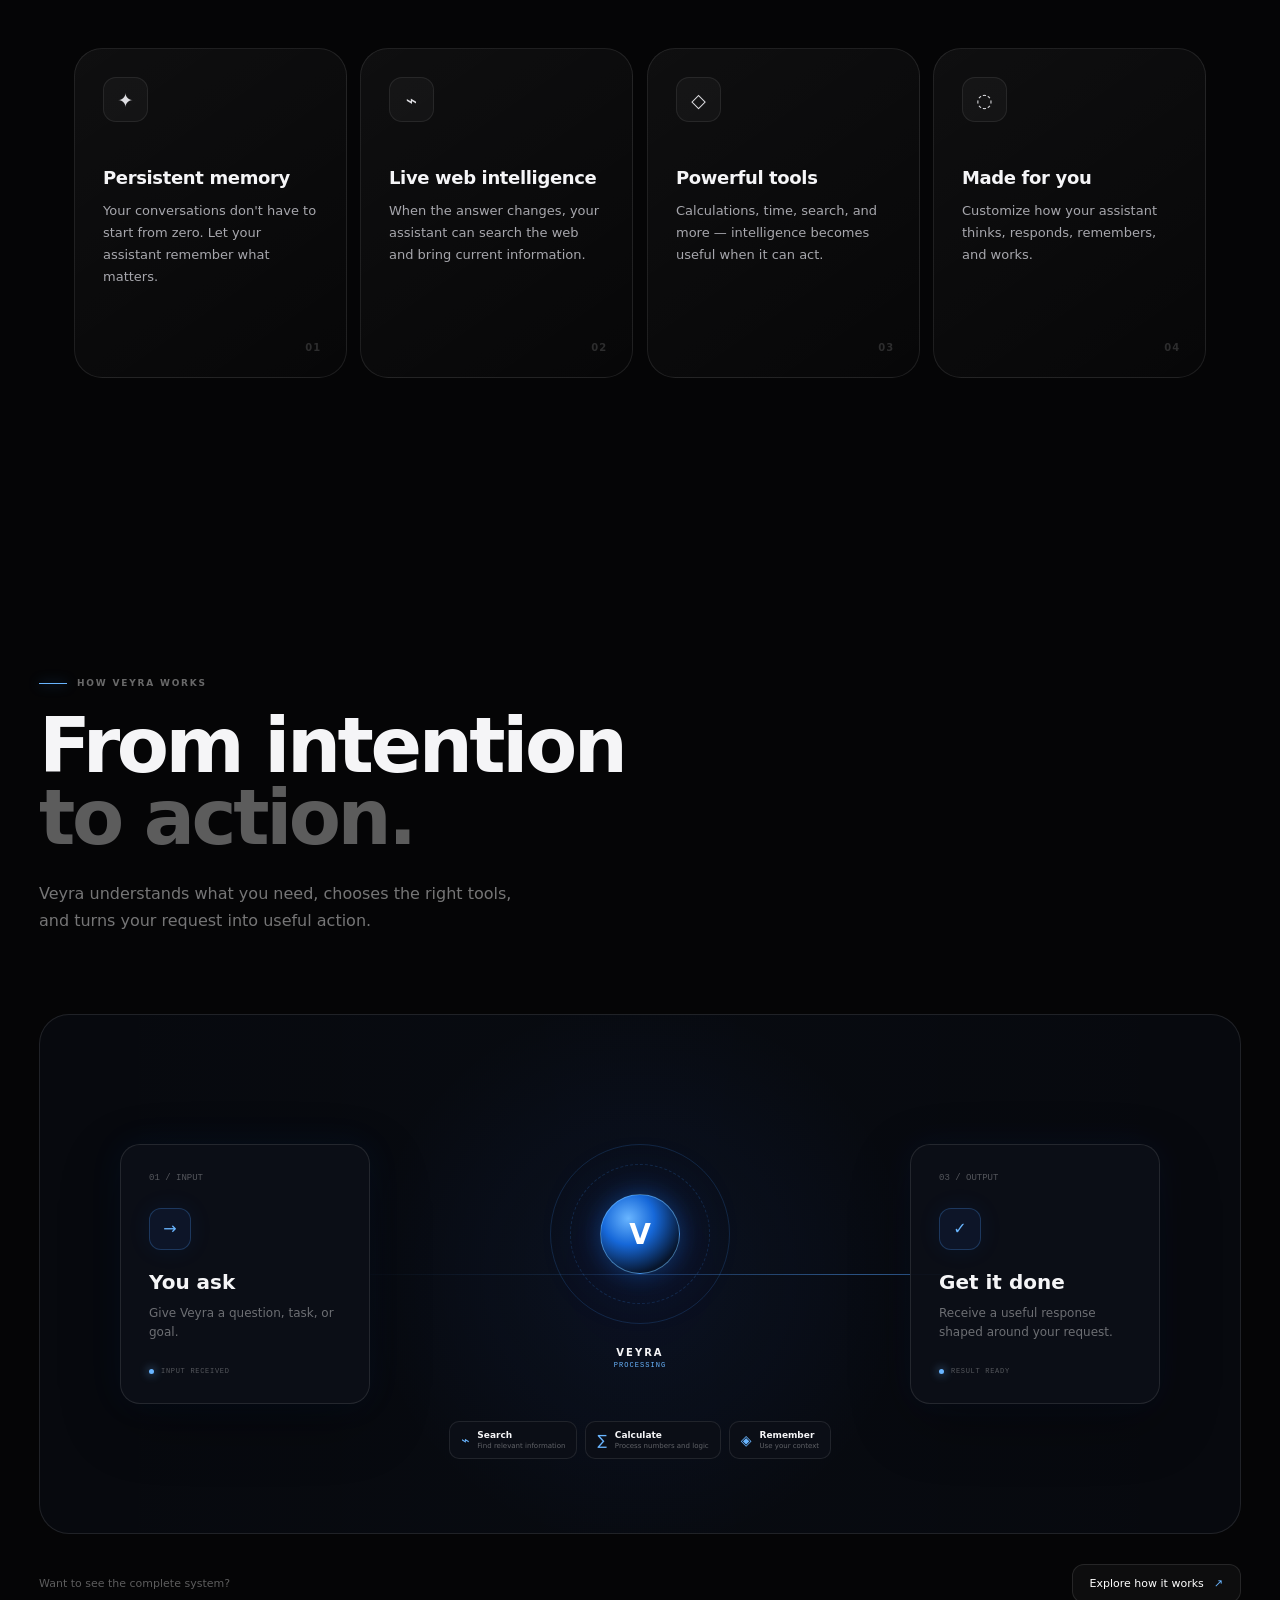
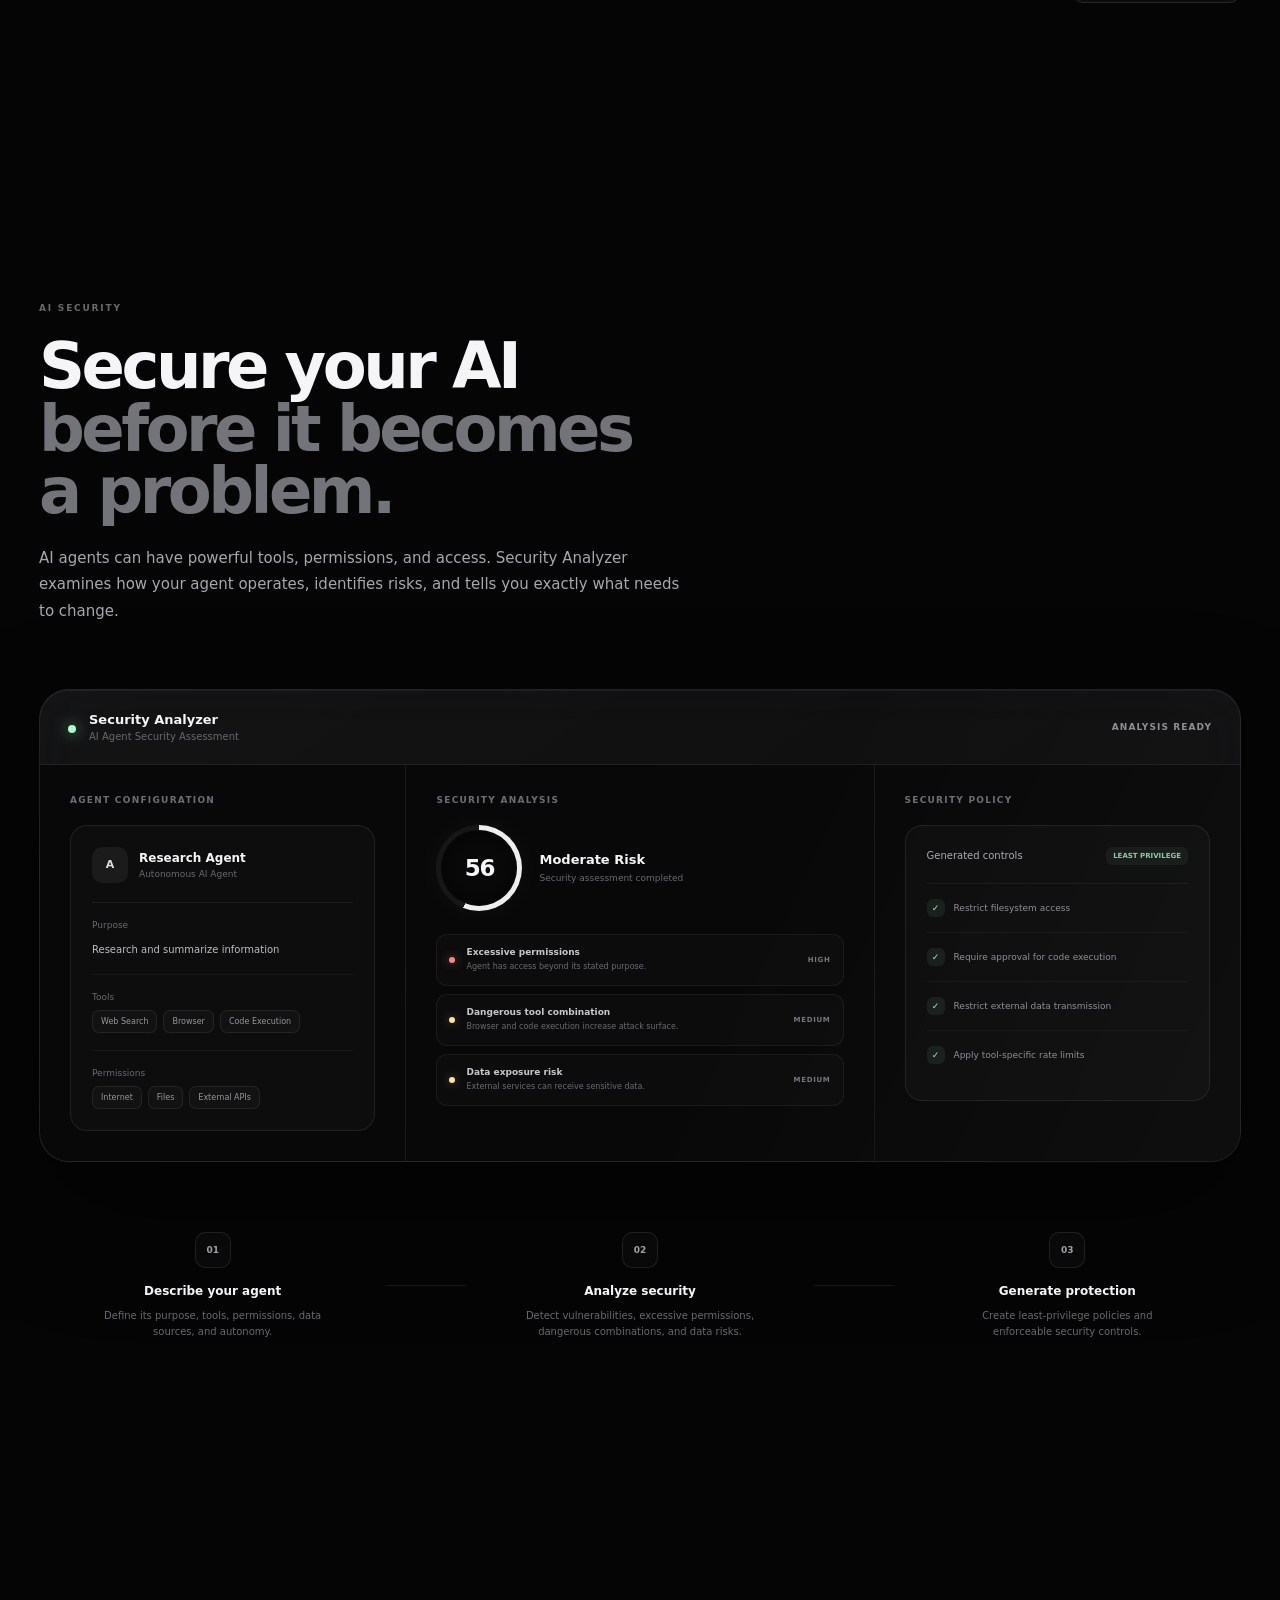
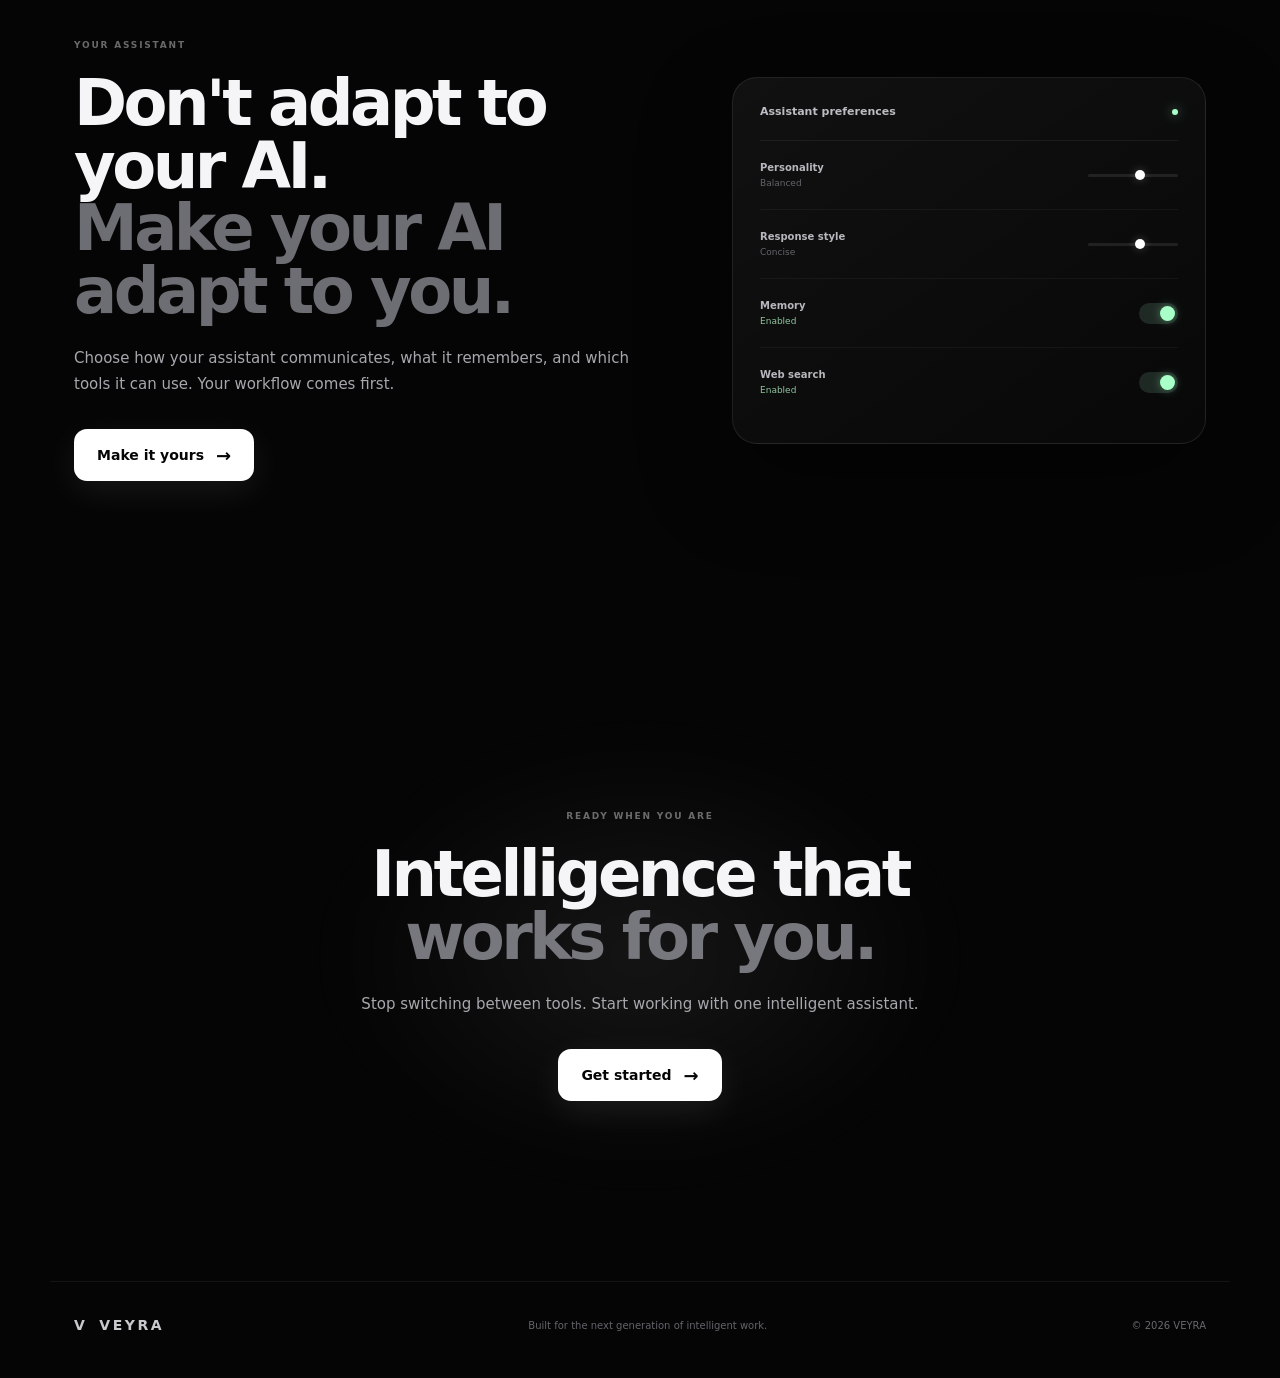
==== commit aa9cdb3e: "small changes" ====
--- a/web/index.html
+++ b/web/index.html
@@ -899,8 +899,8 @@
 
     <footer>
         <div class="logo">
-            <span class="logo-mark">A</span>
-            <span>AI Assistant</span>
+            <span class="logo-mark">V</span>
+            <span>VEYRA</span>
         </div>
 
         <p>
@@ -908,7 +908,7 @@
         </p>
 
         <span>
-            © 2026 AI Assistant
+            © 2026 VEYRA
         </span>
     </footer>
 
